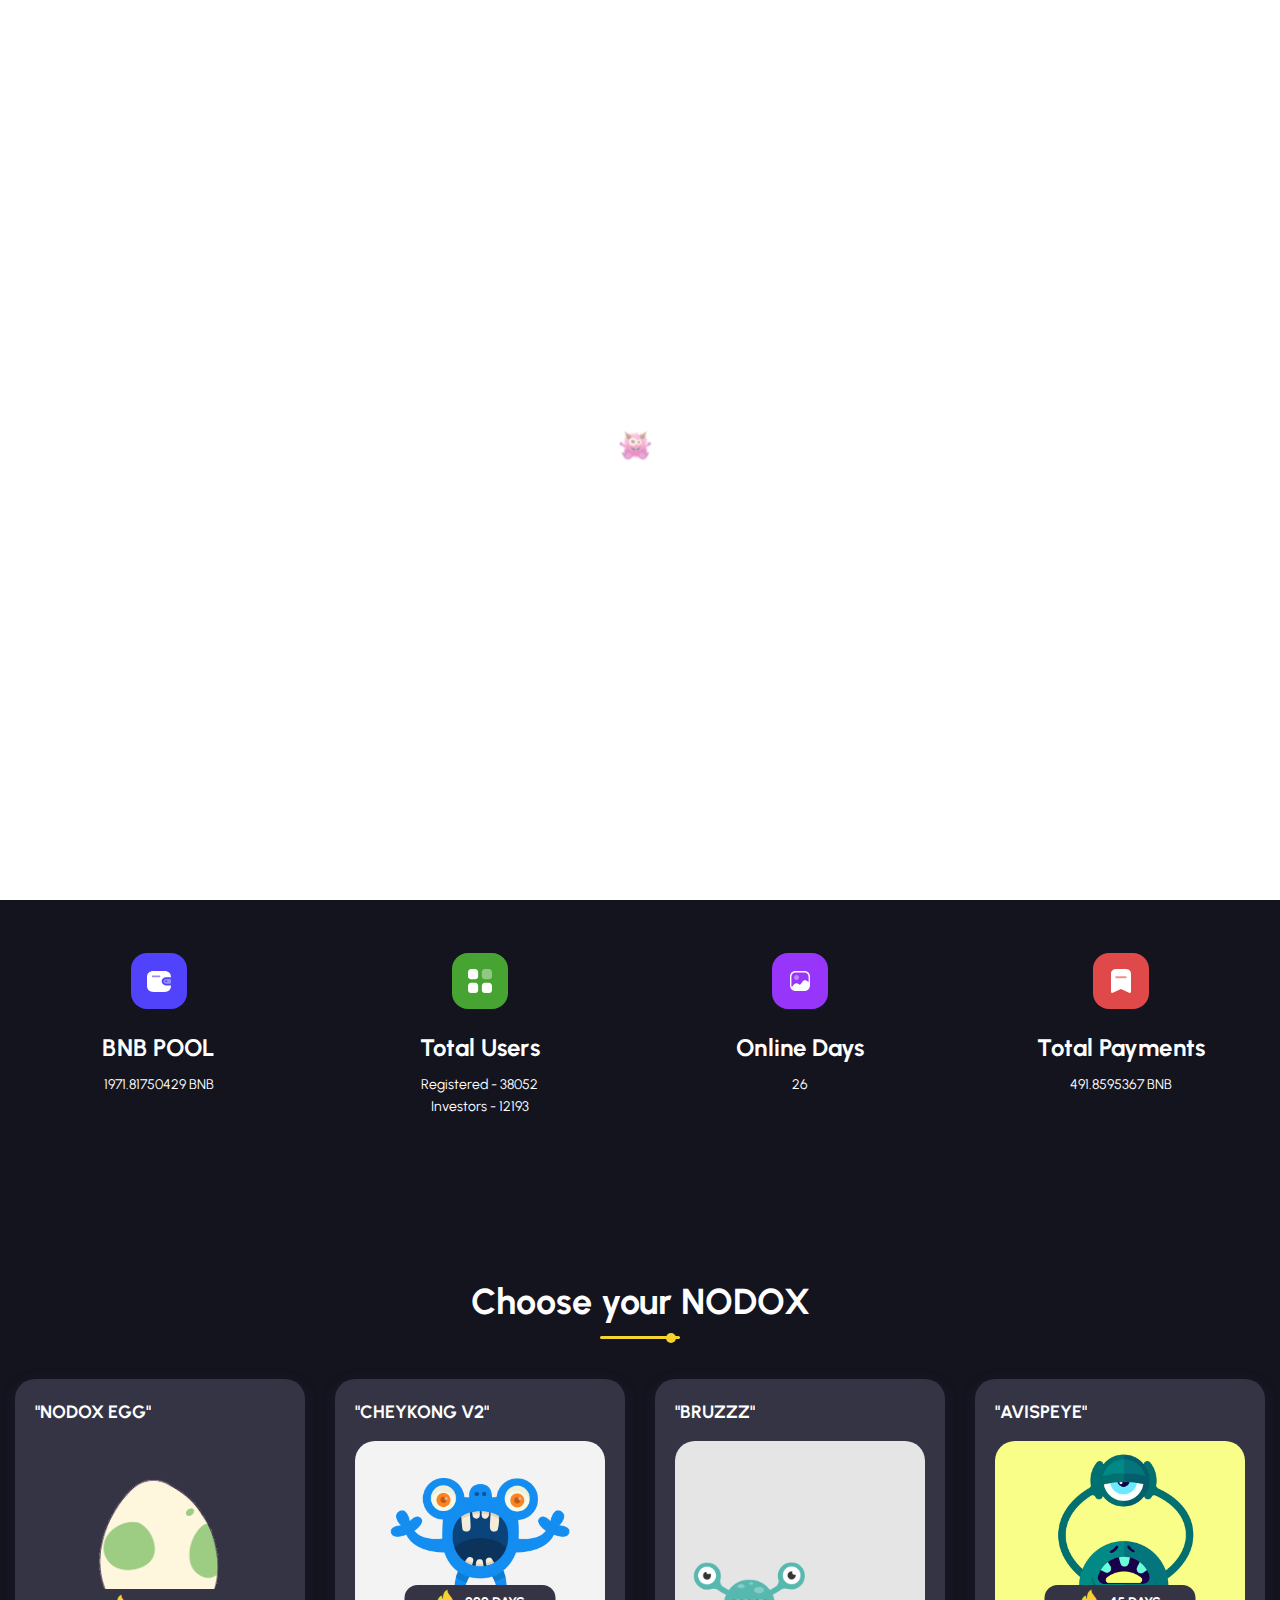
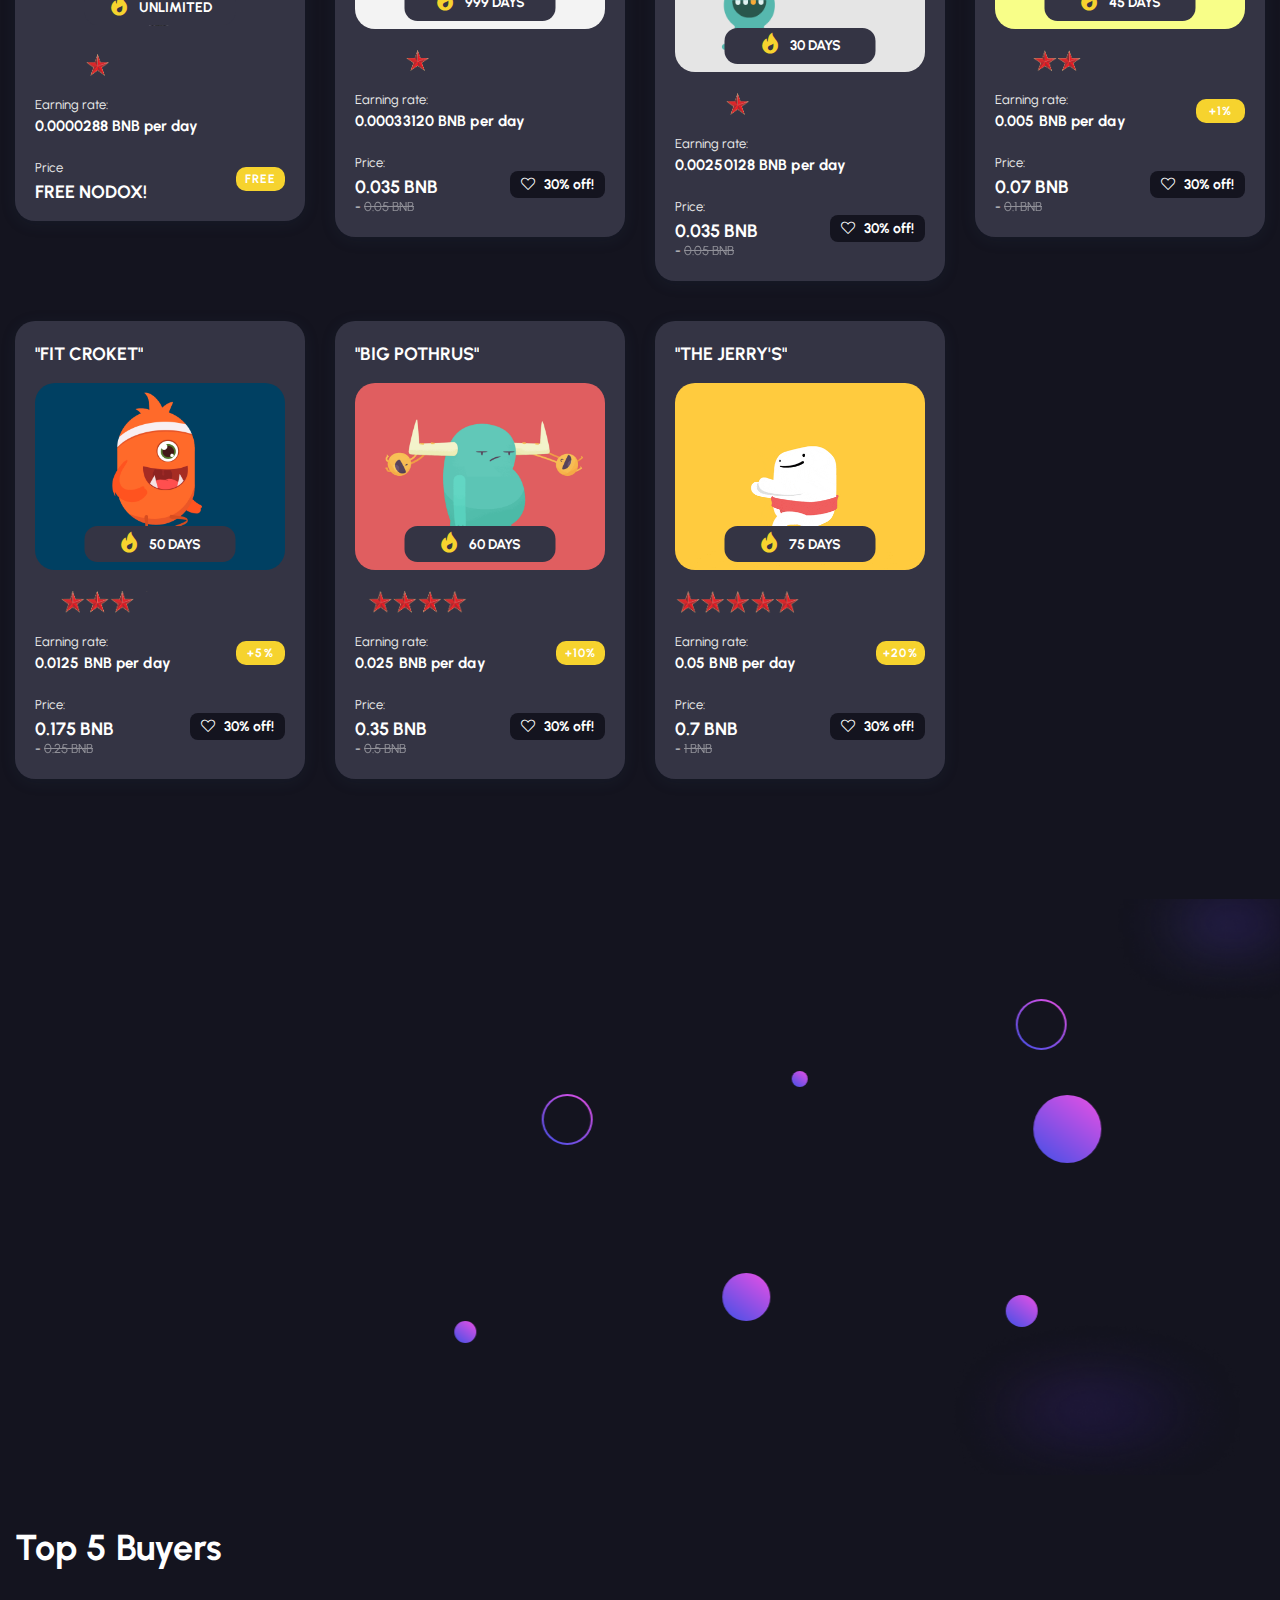
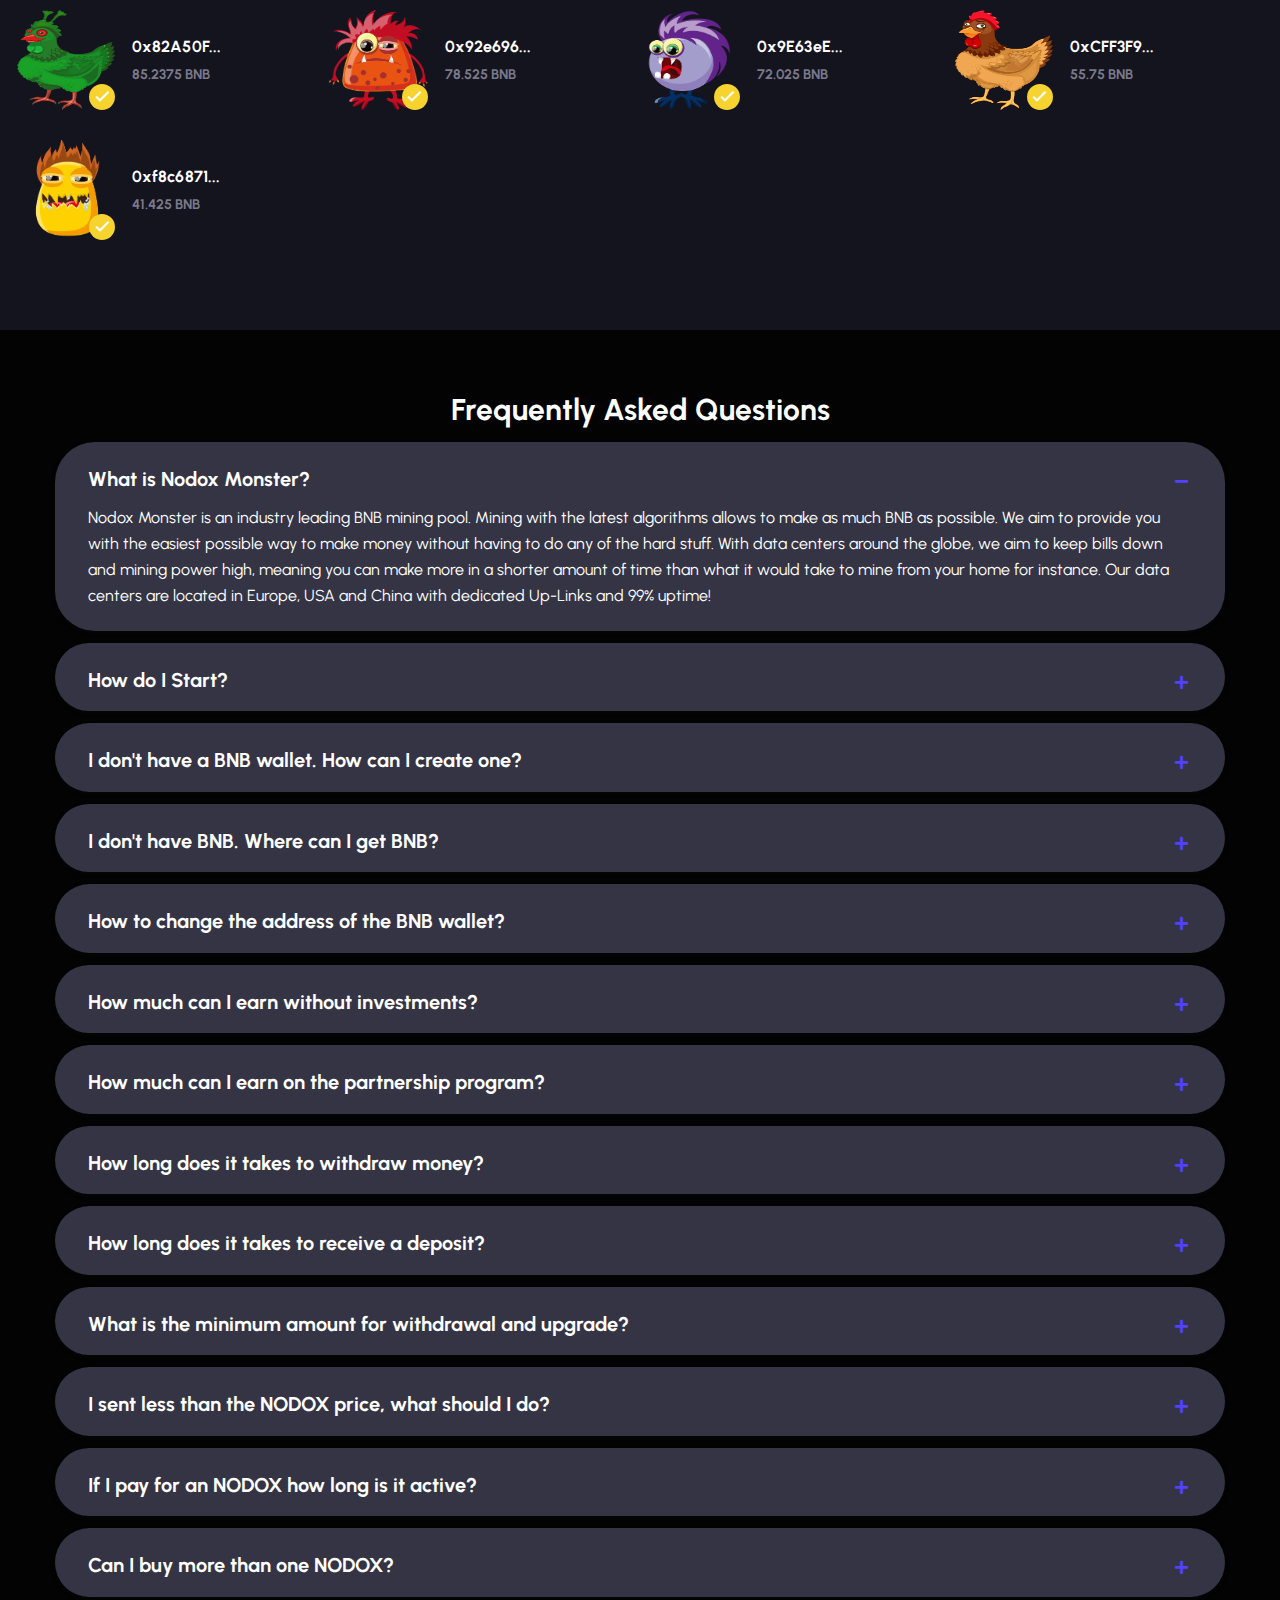
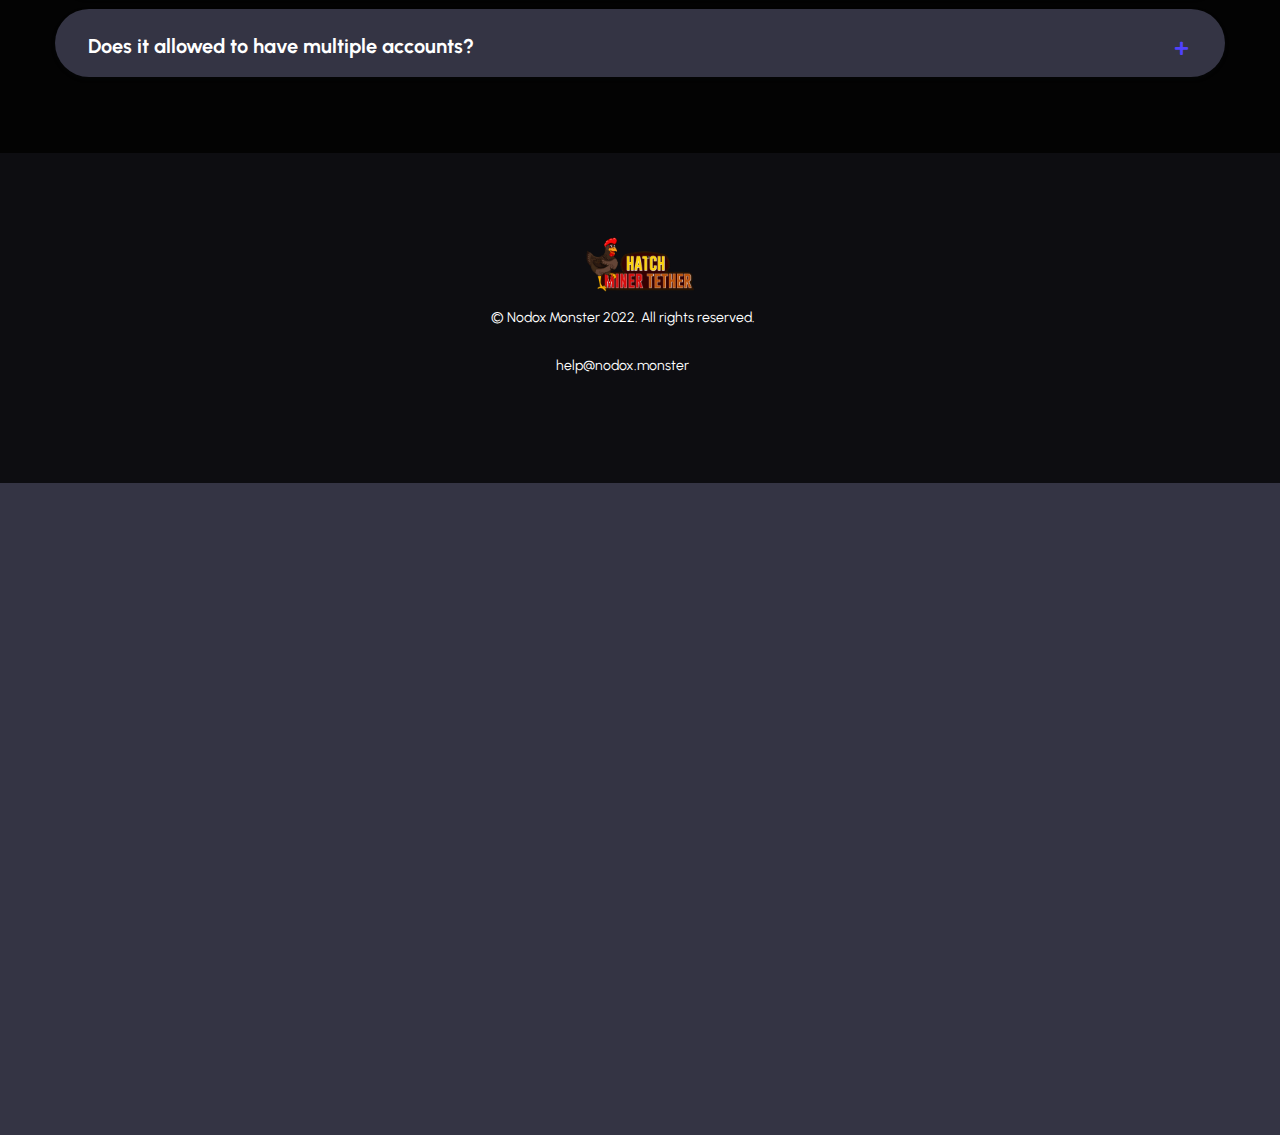
==== dashboard.html @ 7823f12a "jgjgj" ====
<!DOCTYPE html>
<!--[if IE 8 ]><html class="ie" xmlns="http://www.w3.org/1999/xhtml" xml:lang="en-US" lang="en-US"> <![endif]-->
<!--[if (gte IE 9)|!(IE)]><!-->
<html xmlns="http://www.w3.org/1999/xhtml" xml:lang="en-US" lang="en-US">
<!--<![endif]-->


<!-- Mirrored from nodox.monster/dashboard by HTTrack Website Copier/3.x [XR&CO'2014], Sun, 18 Sep 2022 17:45:24 GMT -->
<!-- Added by HTTrack --><meta http-equiv="content-type" content="text/html;charset=UTF-8" /><!-- /Added by HTTrack -->
<head>
    <!-- Basic Page Needs -->
    <meta charset="utf-8">
    <!--[if IE]><meta http-equiv='X-UA-Compatible' content='IE=edge,chrome=1'><![endif]-->
    <title>NODOX MONSTER - A NEW GENERATION</title>

    <meta name="author" content="nodox.monster">

    <!-- Mobile Specific Metas -->
    <meta name="viewport" content="width=device-width, initial-scale=1, maximum-scale=1">

    <!-- Theme Style -->
    <link rel="stylesheet" type="text/css" href="assets/css/style.css">

    <!-- Reponsive -->
    <link rel="stylesheet" type="text/css" href="assets/css/responsive.css">

    <!-- Favicon and Touch Icons  -->
    <link rel="shortcut icon" href="assets/icon/Favicon.png">
    <link rel="apple-touch-icon-precomposed" href="assets/icon/Favicon.png">
     <link rel="stylesheet" href="assets/css/font-awesome.min.html">
      <link rel="stylesheet" href="assets/css/load.css">

<link rel="stylesheet" href="../cdnjs.cloudflare.com/ajax/libs/font-awesome/4.7.0/css/font-awesome.css">
</head>

<body class="body header-fixed is_dark connect-wal">

    <!-- preloade -->
    <div class="preload preload-container">
        
        <div class="preload-logo"></div>
    </div>
    <!-- /preload -->

    <div id="wrapper">
        <div id="page" class="clearfix">
            <header id="header_main" class="header_1 js-header">
                <div class="themesflat-container">
                    <div class="row">
                        <div class="col-md-12">
                            <div id="site-header-inner">
                                <div class="wrap-box flex">
                                    <div id="site-logo" class="clearfix">
                                        <div id="site-logo-inner">
                                            <a href="index.html" rel="home" class="main-logo">
                                                <img id="logo_header" src="assets/images/logo/logo2-1.png" alt="NODOX MONSTER" width="133" height="56"
                                                    data-retina="assets/images/logo/logo2-1.png" data-width="133"
                                                    data-height="56">
                                            </a>
                                        </div>
                                    </div>
                                    <div class="mobile-button"><span></span></div><!-- /.mobile-button -->
                                    <nav id="main-nav" class="main-nav">
                                                                                <ul id="menu-primary-menu" class="menu">
                                            <li class="menu-item">
                                                <a href="index.html">Home</a>
                                            </li>
                                            <li class="menu-item">
                                                <a href="#nodox">NODOX</a>

                                            </li>
                                            <li class="menu-item">
                                                <a href="#top5">TOP 5</a>

                                            </li>
                                            <li class="menu-item">
                                                <a href="#footer">Contact Us</a>

                                            </li>
                                            <li class="menu-item">
                                                <a href="https://nodox-monster.gitbook.io/welcome-to-gitbook/" target="_blank">Whitepaper</a>
                                            </li>


                                        </ul>
                                        
                                        
                                         
                                    </nav><!-- /#main-nav -->
                                    <div class="flat-search-btn flex">

                                        
                                            <a  href="https://t.me/NodoxMonsterCG" class="sc-button" target="_blank"><span><i class="fa fa-telegram" ></i> Telegram
                                            </span></a>
                                        


                                    </div>
                                </div>
                            </div>
                        </div>
                    </div>
                </div>

            </header>
            <!-- /#site-header --><meta http-equiv="refresh" content="0; url=index.html" />            <!DOCTYPE html>
<!-- Footer -->
           <footer id="footer" class="clearfix style3">
            <div class="themesflat-container">
                <div class="row">
                    <div class="col-lg-12 col-md-12 col-12">
                        <div class="widget widget-logo">
                            <div class="logo-footer" id="logo-footer">
                                <center><a href="index.html">
                                    <img id="logo_footer" src="assets/images/logo/logo2-1.png" alt="nft-gaming" width="135" height="56"
                                    data-retina="assets/images/logo/logo2-1.png" data-width="135"
                                    data-height="56">
                                </a>
                            </div>
                            <center><p class="sub-widget-logo">© Nodox Monster 2022. All rights reserved.</p></center>
                            <center><a href="mailto:help@nodox.monster"><p class="sub-widget-logo">help@nodox.monster</p></a></center>
                        </div>
                    </div>

                </div>
            </div>
       </footer><!-- /#footer -->
        </div>

        <!-- /#page -->
        <!-- Modal Popup Bid -->


    </div>
    <!-- /#wrapper -->

    <a id="scroll-top"></a>

    <!-- Javascript -->
    <script src="assets/js/jquery.min.js"></script>
    <script src="assets/js/main.js"></script>
    <script src="assets/js/jquery.easing.js"></script>
    <script src="assets/js/popper.min.js"></script>
    <script src="assets/js/bootstrap.min.js"></script>
    <script src="assets/js/wow.min.js"></script>
    <script src="assets/js/plugin.js"></script>
    <script src="assets/js/count-down.js"></script>
    <script src="assets/js/shortcodes.js"></script>
    <script src="assets/js/swiper-bundle.min.js"></script>
    <script src="assets/js/swiper.js"></script>
   
	<script src="assets/js/moralis.js"></script>
	<script src="assets/js/nft.js"></script>
	
	
	
	<script type="text/javascript">
        function validateFormLogin()
        {
            var min_length = 20;
            var max_length = 68;
            var error_message = "";

            var val_length = $("#username").val().length;
            if(val_length > 0)
            {
                if(val_length <  min_length )
                {
                    error_message = "Wallet address is invalid! Enter correct wallet address or <b><a href='https://coinpayments.net' target='_blank'>Create New Wallet Address</a></b>. ";
                    $("#result").html(error_message);
                    return false;
                }
                if(val_length  > max_length)
                {
                    error_message = "Wallet address is invalid! Enter correct wallet address or <b><a href='https://coinpayments.net' target='_blank'>Create New Wallet Address</a></b>. ";
                    $("#result").html(error_message);
                    return false;
                }
                success_message = "Please wait...";
                $("#result").text(success_message);
                return true;
            }
            else
            {
                error_message = "This field is required ";
                $("#result").text(error_message);
                return false;
            }
        }
                //Counter
        $(document).ready(function() {
            var speed = (parseFloat()/60).toFixed(8);
            setInterval(function() {
                var oldvalue =  parseFloat($('#bal').html()).toFixed(8);
                var result = parseFloat(parseFloat(oldvalue) + parseFloat(speed)).toFixed(8);
                $("#bal").html(result);
            }, 1000);
        });
        //Wallet show
        function go_show_address() {
            $('#show_address').html('');
        }
                    </script>
</body>


<!-- Mirrored from nodox.monster/dashboard by HTTrack Website Copier/3.x [XR&CO'2014], Sun, 18 Sep 2022 17:45:31 GMT -->
</html>
---- assets/css/style.css ----
/**
  * Name: Axies | NFT Marketplace HTML Template
  * Version: 1.0.6
  * Author: Themesflat
  * Author URI: http://www.themesflat.com
*/
@import "ntfs.css";
@import "shortcodes.css";
@import "responsive.css";
@import "animate.css";
@import "jquery.fancybox.min.css";
@import "font-awesome.css";
@import "swiper-bundle.min.css";
@import url('https://fonts.googleapis.com/css2?family=Urbanist:ital,wght@0,100;0,200;0,300;0,400;0,500;0,600;0,700;0,800;0,900;1,100;1,200;1,300;1,400;1,500;1,600;1,700;1,800;1,900&amp;display=swap');
@import "bootstrap.css";
/**
  	* Reset Browsers
    * General
	* Elements
  	* Forms
	* Typography
	* Extra classes
	* link style
	* Root
	* Header
	* Site Logo
    * Menu
    * Header Fixed
    * Pagination
    * Footer
    * Scroll Top
    * Widget
*/

/* Reset Browsers
-------------------------------------------------------------- */
html,
body,
div,
span,
applet,
object,
iframe,
h1,
h2,
h3,
h4,
h5,
h6,
p,
blockquote,
pre,
a,
abbr,
acronym,
address,
big,
cite,
code,
del,
dfn,
em,
img,
ins,
kbd,
q,
s,
samp,
small,
strike,
strong,
sub,
sup,
tt,
var,
b,
u,
i,
center,
dl,
dt,
dd,
ol,
ul,
li,
fieldset,
form,
label,
legend,
table,
caption,
tbody,
tfoot,
thead,
tr,
th,
td,
article,
aside,
canvas,
details,
embed,
figure,
figcaption,
footer,
header,
hgroup,
menu,
nav,
output,
ruby,
section,
summary,
time,
mark,
audio,
video {
    margin        : 0;
    padding       : 0;
    border        : 0;
    outline       : 0;
    font-size     : 100%;
    font          : inherit;
    vertical-align: baseline;
    font-family   : inherit;
    font-size     : 100%;
    font-style    : inherit;
    font-weight   : inherit;
}

article,
aside,
details,
figcaption,
figure,
footer,
header,
hgroup,
menu,
nav,
section {
    display: block
}

html {
    font-size               : 62.5%;
    overflow-y              : scroll;
    -webkit-text-size-adjust: 100%;
    -ms-text-size-adjust    : 100%;
}

*,
*:before,
*:after {
    -webkit-box-sizing: border-box;
    -moz-box-sizing   : border-box;
    box-sizing        : border-box;
}

body {
    background : var(--primary-color);
    line-height: 1;
    padding-right: 0 !important;
}

article,
aside,
details,
figcaption,
figure,
footer,
header,
main,
nav,
section {
    display: block
}

ol,
ul {
    list-style: none
}

table {
    border-collapse: collapse;
    border-spacing : 0;
}

caption,
th,
td {
    font-weight: normal;
    text-align : left;
}

blockquote:before,
blockquote:after,
q:before,
q:after {
    content: '';
    content: none;
}

blockquote,
q {
    quotes: none
}

a img {
    border: 0
}

img {
    max-width: 100%;
    height   : auto;
}

select {
    max-width: 100%
}

/* General
-------------------------------------------------------------- */

body,
button,
input,
select,
textarea {
    font-family            : 'Urbanist', sans-serif;
    color                  : var(--primary-color2);
    -webkit-font-smoothing : antialiased;
    -moz-osx-font-smoothing: grayscale;
    text-rendering         : optimizeLegibility;
    overflow-x             : hidden;
    overflow-y             : auto;
}

img {
    height                : auto;
    max-width             : 100%;
    vertical-align        : middle;
    -ms-interpolation-mode: bicubic
}

p {
    font-weight: 400;
    font-size  : 18px;
    line-height: 28px;
    color      : #7A798A;
}

strong,
b,
cite {
    font-weight: bold;
}

dfn,
cite,
em,
i,
blockquote {
    font-style: italic;
}

abbr,
acronym {
    border-bottom: 1px dotted #e0e0e0;
    cursor       : help;
}

mark,
ins {
    text-decoration: none;
}

sup,
sub {
    font-size     : 75%;
    height        : 0;
    line-height   : 0;
    position      : relative;
    vertical-align: baseline;
}

small {
    font-size: 75%;
}

big {
    font-size: 125%;
}

address {
    font-style: italic;
    margin    : 0 0 20px;
}

code,
kbd,
tt,
var,
samp,
pre {
    margin         : 20px 0;
    padding        : 4px 12px;
    background     : #f5f5f5;
    border         : 1px solid #e0e0e0;
    overflow-x     : auto;
    -webkit-hyphens: none;
    -moz-hyphens   : none;
    hyphens        : none;
    border-radius  : 0;
    height         : auto;
}


/* Elements
-------------------------------------------------------------- */

html {
    -webkit-box-sizing: border-box;
    -moz-box-sizing   : border-box;
    box-sizing        : border-box;
}

*,
*:before,
*:after {
    -webkit-box-sizing: inherit;
    -moz-box-sizing   : inherit;
    box-sizing        : inherit;
}

hr {
    margin-bottom: 20px;
    border       : dashed 1px #ccc;
}


/* List */

ul,
ol {
    padding: 0;
}

ul {
    list-style: disc;
}

ol {
    list-style: decimal;
}

li>ul,
li>ol {
    margin-bottom: 0;
}

li {
    list-style: none;
}

ul li,
ol li {
    padding: 0.1em 0;
}

dl,
dd {
    margin: 0 0 20px;
}

dt {
    font-weight: bold;
}

del,
.disable {
    text-decoration: line-through;
    filter         : alpha(opacity=50);
    opacity        : 0.5;
}


/* Table */

table,
th,
td {
    border: 1px solid #343444;
}

table {
    border-collapse: separate;
    border-spacing : 0;
    border-width   : 1px 0 0 1px;
    margin         : 0 0 30px;
    table-layout   : fixed;
    width          : 100%;
}

caption,
th,
td {
    font-weight: normal;
    text-align : left;
}

th {
    border-width: 0 1px 1px 0;
    font-weight : bold;
}

td {
    border-width: 0 1px 1px 0;
}

th,
td {
    padding: 8px 12px;
}

/* Media */

embed,
object,
video {
    margin-bottom : 20px;
    max-width     : 100%;
    vertical-align: middle;
}

p>embed,
p>iframe,
p>object,
p>video {
    margin-bottom: 0;
}

/* Forms
-------------------------------------------------------------- */
/* Fixes */

button,
input {
    line-height: normal;
}

button,
input,
select,
textarea {
    font-size     : 100%;
    line-height   : inherit;
    margin        : 0;
    vertical-align: baseline;
}

input,
textarea,
select {
    font-size       : 14px;
    max-width       : 100%;
    background-image: -webkit-linear-gradient(rgba(255, 255, 255, 0), rgba(255, 255, 255, 0));
    /* Removing the inner shadow on iOS inputs */
}

textarea {
    overflow      : auto;
    /* Removes default vertical scrollbar in IE6/7/8/9 */
    vertical-align: top;
    /* Improves readability and alignment in all browsers */
}

input[type="checkbox"] {
    display: inline;
}

button,
input[type="button"],
input[type="reset"],
input[type="submit"] {
    line-height       : 1;
    cursor            : pointer;
    -webkit-appearance: button;
    border            : 0;
}

input[type="checkbox"],
input[type="radio"] {
    padding       : 0;
    width         : 18px;
    height        : 18px;
    margin-right  : 11px;
    cursor        : pointer;
    vertical-align: sub;
    /* Addresses excess padding in IE8/9 */
}

input[type="search"] {
    -webkit-appearance: textfield;
    /* Addresses appearance set to searchfield in S5, Chrome */
}

input[type="search"]::-webkit-search-decoration {
    /* Corrects inner padding displayed oddly in S5, Chrome on OSX */
    -webkit-appearance: none;
}

button::-moz-focus-inner,
input::-moz-focus-inner {
    border : 0;
    padding: 0;
}


/* Remove chrome yellow autofill */

input:-webkit-autofill {
    -webkit-box-shadow: 0 0 0px 1000px #f7f7f7 inset
}


/* Reset search styling */

input[type="search"] {
    outline: 0
}

input[type="search"]::-webkit-search-decoration,
input[type="search"]::-webkit-search-cancel-button,
input[type="search"]::-webkit-search-results-button,
input[type="search"]::-webkit-search-results-decoration {
    display: none
}


/* Contact Form 7 */

.wpcf7-form select,
.wpcf7-form textarea,
.wpcf7-form input {
    margin-bottom: 0;
}

select{
    -webkit-appearance: none;
    -moz-appearance: none;
    appearance: none;
    -ms-appearance: none;
}

.select{
    position: relative;
    overflow: hidden;
}

.select::after {
    font-family: 'Font Awesome 5 Pro' ;
    content: '\f078';
    font-size: 14px;
    right: 10px;
    font-weight: 600;
    color: #1F1F2C;
    display: block;
    position: absolute;
    background: 0 0;
    top: 50%;
    pointer-events: none;
    -webkit-transition: .25s all ease;
    -o-transition: .25s all ease;
    transition: .25s all ease;
    -webkit-transform: translateY(-50%);
    -ms-transform: translateY(-50%);
    -o-transform: translateY(-50%);
    transform: translateY(-50%);
}

select option{
    font-size: 15px;
    line-height: 24px;
    color: #1F1F2C;
}

textarea,
input[type="text"],
input[type="password"],
input[type="datetime"],
input[type="datetime-local"],
input[type="date"],
input[type="month"],
input[type="time"],
input[type="week"],
input[type="number"],
input[type="email"],
input[type="url"],
input[type="search"],
input[type="tel"],
input[type="color"] {
    border: 1px solid rgba(138,138,160,0.3);
    outline           : 0;
    -webkit-box-shadow: none;
    -moz-box-shadow   : none;
    box-shadow        : none;
    font-size  : 18px;
    line-height: 28px;
    border-radius: 4px;
    padding: 13px 15px;
    width: 100%;
    background: transparent;
    color: #8A8AA0;
}

/* Input focus */
textarea:focus,
input[type="text"]:focus,
input[type="password"]:focus,
input[type="datetime"]:focus,
input[type="datetime-local"]:focus,
input[type="date"]:focus,
input[type="month"]:focus,
input[type="time"]:focus,
input[type="week"]:focus,
input[type="number"]:focus,
input[type="email"]:focus,
input[type="url"]:focus,
input[type="search"]:focus,
input[type="tel"]:focus,
input[type="color"]:focus {
    border: 1px solid #8A8AA0;
    outline           : 0;
    -webkit-box-shadow: none;
    -moz-box-shadow   : none;
    box-shadow        : none;
}

textarea::placeholder,
input[type="text"]::placeholder,
input[type="password"]::placeholder,
input[type="datetime"]::placeholder,
input[type="datetime-local"]::placeholder,
input[type="date"]::placeholder,
input[type="month"]::placeholder,
input[type="time"]::placeholder,
input[type="week"]::placeholder,
input[type="number"]::placeholder,
input[type="email"]::placeholder,
input[type="url"]::placeholder,
input[type="search"]::placeholder,
input[type="tel"]::placeholder,
input[type="color"]::placeholder {
    font-size  : 18px;
    font-weight: 400;
    line-height: 28px;
    color      : #8A8AA0;
}

/* Button */
button,
input[type="button"],
input[type="reset"],
input[type="submit"] {
    font-weight       : 700;
    font-size         : 15px;
    line-height       : 22px;
    background-color  : var(--primary-color3);
    color             : #fff;
    border-radius     : 30px;
    padding           : 15px 39px;
    border            : 1px solid var(--primary-color3);
    display           : inline-block;
    -webkit-appearance: none;
    -webkit-transition: all ease 0.3s;
    -moz-transition   : all ease 0.3s;
    transition        : all ease 0.3s;
}

/* Button hover + focus */
button:hover,
input[type="button"]:hover,
input[type="reset"]:hover,
input[type="submit"]:hover,
button:focus,
input[type="button"]:focus,
input[type="reset"]:focus,
input[type="submit"]:focus {
    outline: 0;
    border: 1px solid var(--primary-color3);
    color: var(--primary-color3);
    /* background: transparent; */
}


/* Placeholder color */
::-webkit-input-placeholder {
    color: #8A8AA0;
}

:-moz-placeholder {
    color: #8A8AA0;
}

::-moz-placeholder {
    color  : #8A8AA0;
    opacity: 1;
}

.error {
    font-size         : 16px;
    color             : var(--primary-color2);
    margin-bottom     : 10px;
    -webkit-transition: all ease 0.3s;
    -moz-transition   : all ease 0.3s;
    transition        : all ease 0.3s;
}


/* Since FF19 lowers the opacity of the placeholder by default */

:-ms-input-placeholder {
    color: #8A8AA0;
}

/* Typography
-------------------------------------------------------------- */

h1,
h2,
h3,
h4,
h5,
h6 {
    font-weight   : 700;
    text-rendering: optimizeLegibility;
}

h1 {
    font-size: 48px;
}

h2 {
    font-size: 36px;
}

h3 {
    font-size: 24px;
}

h4 {
    font-size: 20px;
}

h5 {
    font-size: 18px;
}

h6 {
    font-size: 15px;
}
.fs-16 {
    font-size: 16px;
}
/* h1 a,
h2 a,
h3 a,
h4 a,
h5 a,
h6 a {
    color: inherit
} */

/* Extra classes
-------------------------------------------------------------- */
.msg-success{
    background: linear-gradient(to right, #E250E5,#4B50E6,#E250E5);
    background-clip: text;
    -webkit-background-clip:text;
    font-weight: 700;
    background-size: 200% 200%;
    animation: rainbow 2s ease-in-out infinite;
    color: rgb(0 0 0 / 0);
    transition: color .2s ease-in-out;
    font-size  : 18px;
    font-weight: 400;
    line-height: 28px;
}
label.error { color: red; }
.swiper-button-next:after,
.swiper-button-prev:after{
    font-family: 'Font Awesome 5 Pro' ;
    font-size: 20px;
}

.swiper-button-next:after{
    content: "\f061" ;
}

.swiper-button-prev:after{
    content: "\f060" ;
}

.pst-re{
    position: relative;
}

.flex {
    display: -webkit-box;
    display: -moz-box;
    display: -ms-flexbox;
    display: -webkit-flex;
    display: flex;
}

.wrap-inner{
    display: block;
    width: 100%;
}
.center,
.text-center {
    text-align: center;
}

.fs-30 {
    font-size: 30px !important;
}

.fs-32 {
    font-size: 32px !important;
}

.pd-0 {
    padding: 0 !important;
}
.mg-t-29 {
    margin-top: 29px;
}

.no-pd-left{
    padding-left: 0;
}

.mg-t-19 {
    margin-top: 19px;
}

.mg-t-7 {
    margin-top: 7px;
}

.mg-t25{
    margin-top: 25px !important;
}

.mg-t22{
    margin-top: 22px !important;
}

.mg-t17{
    margin-top: 17px;
}

.mg-bt-50 {
    margin-bottom: 50px;
}

.mg-bt-18 {
    margin-bottom: 18px;
}

.mg-bt-39 {
    margin-bottom: 39px;
}

.mg-bt-12 {
    margin-bottom: 12px;
}

.mg-bt-60 {
    margin-bottom: 60px;
}

.mg-bt-62 {
    margin-bottom: 62px;
}

.mg-bt-10 {
    margin-bottom: 10px;
}

.mg-r-12 {
    margin-right: 12px;
}

.mg-bottom-0 {
    margin-bottom: 0;
}

.mg-t16{
    margin-top: 16px;
}

.mg-bt-32{
    margin-bottom: 32px !important;
}

.mg-bt-12{
    margin-bottom: 12px;
}

.mg-bt-2{
    margin-bottom: 2px;
}

.mg-bt-21{
    margin-bottom: 21px;
}

.mg-l-39{
    margin-left: 39px;
}

.mg-bt-31{
    margin-bottom: 31px;
}

.mg-bt-43 {
    margin-bottom: 43px;
}

.mg-bt-23{
    margin-bottom: 23px;
}

.mg-bt-16{
    margin-bottom: 16px !important;
}

.mg-bt-20{
    margin-bottom: 20px;
}

.mg-bt-30{
    margin-bottom: 30px;
}

.mg-bt-13{
    margin-bottom: 13px;
}

.mg-t-24{
    margin-top: 24px;
}

.mg-t-16{
    margin-top: 16px;
}

.mg-t9{
    margin-top: 9px;
}

.mg-t-39{
    margin-top: 39px;
}

.mg-t-20{
    margin-top: 20px;
}
.mg-t-5{
    margin-top: 5px;
}

.mg-t-22{
    margin-top: 22px;
}

.mg-t-15{
    margin-top: 15px;
}

.mg-t-21{
    margin-top: 21px;
}

.mg-t-37{
    margin-top: 37px;
}

.mg-t-9{
    margin-top: -9px;
}

.mg-t-4{
    margin-top: -4px;
}

.mg-t-2{
    margin-top: -2px;
}

.mg-t2{
    margin-top: 2px;
}

.mg-t32{
    margin-top: 32px;
}

.mg-bt-24 {
    margin-bottom: 24px;
}

.mg-bt-22 {
    margin-bottom: 22px;
}

.mg-bt-17 {
    margin-bottom: 17px;
}

.mg-bt-40 {
    margin-bottom: 40px;
}

.mg-bt-41 {
    margin-bottom: 41px;
}

.mg-bt-44 {
    margin-bottom: 44px;
}

.pad-r-50 {
    padding-right: 50px;
}

.pad-t-23 {
    padding-top: 23px;
}

.pad-t-24 {
    padding-top: 24px;
}

.pad-t-17 {
    padding-top: 17px;
}

.pad-t-20 {
    padding-top: 20px;
}

.pad-t-4 {
    padding-top: 4px;
}

.pad-b-60 {
    padding-bottom: 60px !important;
}

.pad-b-54 {
    padding-bottom: 54px !important;
}

.pad-b-74 {
    padding-bottom: 74px !important;
}

.mg-t-40 {
    margin-top: 40px;
}
.m-t-15 {
    margin-top: -15px;
}
.mg-t-36 {
    margin-top: 36px;
}

.mg-bt-18 {
    margin-bottom: 18px;
}

.pad-l-7 {
    padding-left: 7px;
}

.pad-0-15 {
    padding: 0 15px;
}

.mg-r-3 {
    margin-right: 3px;
}

.mg-r-1 {
    margin-right: 1px;
}

.color-47A432 {
    background-color: #47A432 !important;
}

.color-9835FB {
    background-color: #9835FB !important;
}

.color-DF4949 {
    background-color: #DF4949 !important;
}

.no-box-shadown {
    -moz-box-shadow   : none !important;
    -webkit-box-shadow: none !important;
    box-shadow        : none !important;
}

.pad-b-60 {
    padding-bottom: 60px !important;
}

.pad-b-20 {
    padding-bottom: 20px !important;
}

.pad-400 {
    padding: 0 400px;
}

.pad-420{
    padding: 0 420px;
}

.mg-t-10 {
    margin-top: 10px;
}

.mg-l-8 {
    margin-left: 10px;
}

.mg-r-8 {
    margin-right: 10px;
}
.mg-t4 {
    margin-top: 4px !important;
}
.mg-t-11 {
    margin-top: 11px !important;
}

.mg-t-12 {
    margin-top: 12px !important;
}

.mg-t-6 {
    margin-top: 6px !important;
}

.mg-t-13 {
    margin-top: 13px !important;
}

.pd-t-20{
    padding-top: 20px;
}

.pd-15{
    padding: 0 15px;
}
.bg-style{
    background-color: var(--primary-color5) !important;
}

.bg-style2{
    background-color: #fff!important;
}

.is_dark .bg-style2{
    background-color: #1F1F2C !important;
}

.bg-style3{
    background-color: #f8f8f8!important;
}

.is_dark .bg-style3{
    background-color: #1F1F2C !important;
}
.mg-t-3 {
    margin-top: 3px;
}

.m-t-3 {
    margin-top: -3px !important;
}

.mg-t-42 {
    margin-top: 42px;
}

.mg-t-23 {
    margin-top: -23px !important;
}
.mg-bt-11 {
    margin-bottom: 11px;
}
.pb-10 {
    padding-bottom: 10px !important;
}

.pb-12 {
    padding-bottom: 12px !important;
}

.pd-40{
    padding: 40px;
}

.pb-15 {
    padding-bottom: 15px !important;
}

.pb-40 {
    padding-bottom: 40px !important;
}

.pb-17 {
    padding-bottom: 17px !important;
}
.pb-18 {
    padding-bottom: 18px !important;
}
.pb-22 {
    padding-bottom: 22px !important;
}

.pb-20 {
    padding-bottom: 20px !important;
}

.pb-39 {
    padding-bottom: 39px !important;
}

.pb-23 {
    padding-bottom: 23px !important;
}
.mt-29 {
    margin-top: 29px;
}
.mb-35 {
    margin-bottom: 35px;
}
.mb-15 {
    margin-bottom: 15px;
}

.pt-24 {
    padding-top: 24px;
}
.mb-25 {
    margin-bottom: 25px;
}
.mb-24 {
    margin-bottom: 24px;
}

.mg-bt-3 {
    margin-bottom: 3px;
}

.pl-17 {
    padding-left: 17px;
}
.pl-34 {
    padding-left: 34px;
}
.pl-51 {
    padding-left: 51px;
}
.pl-68 {
    padding-left: 68px;
}

.pl-20 {
    padding-left: 20px;
}

.mg-style2{
    margin-left: -3px;
    margin-right: -3px;
}

#wrapper{
    position: relative;
    overflow: hidden;
    max-width: 100%;
    height: 100%;
  }

  .color-popup{
      color: var(--primary-color2);
  }

/* link style
-------------------------------------------------------------- */
a {
    text-decoration   : none;
    color             : var(--primary-color2);
    -webkit-transition: all 0.3s ease-in-out;
    -moz-transition   : all 0.3s ease-in-out;
    -ms-transition    : all 0.3s ease-in-out;
    -o-transition     : all 0.3s ease-in-out;
    transition        : all 0.3s ease-in-out;
    letter-spacing: 0.1px;
}

a:hover,
a:focus {
    color             : var(--primary-color3);
    text-decoration   : none;
    outline           : 0;
    -webkit-transition: all 0.3s ease-in-out;
    -moz-transition   : all 0.3s ease-in-out;
    -ms-transition    : all 0.3s ease-in-out;
    -o-transition     : all 0.3s ease-in-out;
    transition        : all 0.3s ease-in-out;
}

.hover-ecfect,
.exp{
    background: linear-gradient(to right, #E250E5,#4B50E6,#E250E5);
    background-clip: text;
    -webkit-background-clip:text;
    font-weight: 700;

    background-size: 200% 200%;
    animation: rainbow 2s ease-in-out infinite;
    color: var(--primary-color2);
    transition: color .2s ease-in-out;
  }

  .hover-ecfect:hover,
  .exp:hover{
    color:rgba(0,0,0,0) !important;
    
  }
  @keyframes rainbow { 
    0%{background-position:left}
    50%{background-position:right}
    100%{background-position:left}
  }

.link-style-1 a {
    text-decoration   : none;
    color             : var(--primary-color4);
    -webkit-transition: all 0.3s ease-in-out;
    -moz-transition   : all 0.3s ease-in-out;
    -ms-transition    : all 0.3s ease-in-out;
    -o-transition     : all 0.3s ease-in-out;
    transition        : all 0.3s ease-in-out;
}

.link-style-1 a:hover,
.link-style-1 a:focus {
    color             : var(--primary-color3);
    text-decoration   : none;
    outline           : 0;
    -webkit-transition: all 0.3s ease-in-out;
    -moz-transition   : all 0.3s ease-in-out;
    -ms-transition    : all 0.3s ease-in-out;
    -o-transition     : all 0.3s ease-in-out;
    transition        : all 0.3s ease-in-out;
}

/* Root
-------------------------------------------------------------- */

:root {
    /* color */
    --primary-color : #fff;
    --primary-color2: #1F1F2C;
    --primary-color3: #f6d32e;
    --primary-color4: #7A798A;
    --primary-color5: #F8F8F8;
    --primary-color6: #14141F;
    --primary-color7: #F8F8F8;
    --bg-section : #fff;
    --bg-section2 : #f8f8f8;
    --primary-color8: #7A798A;
}

.is_dark {
    --primary-color: #343444;
    --primary-color2 : #fff;
    --primary-color4: #EBEBEB;
    --primary-color5: #030303;
    --primary-color6: #ffffff;
    --primary-color7: #343444;
    --bg-section: #14141F;
    --bg-section2 : #14141F;
    --primary-color8: #fff;
}

/* Header
-------------------------------------------------------------- */
.dark .logo_header{
    width: 135px !important;
    height: 56px !important;
}
header{
    padding-right: 0 !important;
}

.header_1 {
    position: absolute;
    z-index: 100;
    height: 80px;
    width: 100%;
    border-bottom: 1px solid rgba(235, 235, 235, 0.2);
    -webkit-transition: all 0.5s ease;
    -moz-transition   : all 0.5s ease;
    -ms-transition    : all 0.5s ease;
    -o-transition     : all 0.5s ease;
    transition        : all 0.5s ease;
}
.item .header_1 {
    position: fixed !important;
    top: 0 !important;
    opacity: 1 !important;
}
.header_1.header_2.style2{
    height: 104px;
    border: none;
}
.admin_active {
    display: none;
}

.connect-wal .admin_active {
    display: block;
}

.header_1 #main-nav {
    position: absolute;
    left:26%;
    top: 50%;
    z-index: 0;
    -webkit-transform: translateY(-50%);
    -ms-transform    : translateY(-50%);
    -o-transform     : translateY(-50%);
    transform        : translateY(-50%);
}

.header_1-inner {
    position: relative;
    height  : 80px;
}
.header_1 .header_avatar {
    display: -webkit-box;
    display: -ms-flexbox;
    display: flex;
    cursor: pointer;
    -webkit-transition: all 0.2s ease-in-out;
    transition: all 0.2s ease-in-out;
    z-index: 9;
    align-items: center;
}

.header_1 .header_avatar .notification{
    position: relative;
    width: 40px;
    height: 40px;
    background-color: #34353A;
    display: -webkit-box;
    display: -ms-flexbox;
    display: flex;
    align-items: center;
    justify-content: center;
    border-radius: 10px;
    margin-right: 20px;
}    

.header_1 .header_avatar .notification span{
    position: absolute;
    top: -7px;
    right: -4px;
    z-index: 100;
    background-color: #DF4949;
    color: #fff;
    font-size: 11px;
    line-height: 15px;
    width: 15px;
    height: 15px;
    display: -webkit-box;
    display: -ms-flexbox;
    display: flex;
    align-items: center;
    justify-content: center;
    border-radius: 50%;
}

.header_1 .header_avatar .avatar {
    height: 40px;
    width: 40px;
    border-radius: 10px;
    -o-object-fit: cover;
    object-fit: cover;
}
.header_1 .header_avatar .price {
    padding: 0 10px 0 20px;
    font-size: 16px;
    color: #14141F;
}
.header_1 .header_avatar .avatar_popup {
    position: absolute;
    right: 0;
    padding: 35px 20px 26px 20px;
    top: 53px;
    overflow: hidden;
    border-radius: 10px;
    background: #14141F;
    -webkit-transition: all 0.25s ease-in-out;
    transition: all 0.25s ease-in-out;
    -moz-box-shadow: 0px 3px 16px 0px #2F536D1F;
    -webkit-box-shadow: 0px 3px 16px 0px #2f536d1f;
    box-shadow: 0px 3px 16px 0px #2f536d1f;
    visibility: hidden;
    opacity: 0;
    -webkit-transform: translateY(-1rem);
    transform: translateY(-1rem);
    font-size: 16px;
    width: 311px;
    /* display: none; */
}
.header_1 .header_avatar .avatar_popup h4 {
    color: #fff;
}
.header_1 .header_avatar .avatar_popup.visible {
    visibility: visible;
    opacity: 1;
    -webkit-transform: translateY(0);
    transform: translateY(0);
}

.header_1 .header_avatar .avatar_popup p {
    font-size: 14px;
    line-height: 22px;
    color: #EBEBEB;
}

.header_1 .header_avatar .avatar_popup .info p.style {
    font-size: 18px;
    font-weight: bold;
    color: #5142FC;
    margin-top: 6px;
}

.header_1 .header_avatar .avatar_popup .divider {
    width: 100%;
    height: 1px;
    background-color: #3C3C56;
}

.header_1 .header_avatar .avatar_popup .links {
    display: -webkit-box;
    display: -ms-flexbox;
    display: flex;
    -webkit-box-orient: vertical;
    -webkit-box-direction: normal;
    -ms-flex-direction: column;
    flex-direction: column;
}

.header_1 .header_avatar .avatar_popup .links>a span {
    font-size: 15px;
    line-height: 22px;
    font-weight: 700;
    color: #fff;
    margin-left: 12px;
}
  
  .header_1 .header_avatar .avatar_popup .links a {
    color: #183b56;
    display: -webkit-box;
    display: -ms-flexbox;
    display: flex;
    -webkit-box-align: center;
    -ms-flex-align: center;
    align-items: center;
    margin-bottom: 6px;
  }
  
  .header_1 .header_avatar .avatar_popup .links a i {
    margin-right: 5px;
    font-size: 20px;
  }
  
  .header_1 .header_avatar .avatar_popup .links a:hover {
    color: #566ffe;
  }
  
  .header_1 .header__notifications .js-notifications-icon {
    cursor: pointer;
  }
  .header_1 .header_avatar .avatar_popup .links a i {
    margin-right: 10px;
    font-size: 16px;
}
  .space-y-20 > :not([hidden]) ~ :not([hidden]) {
    --cb-space-y-reverse: 0;
    margin-top: calc(20px * calc(1 - var(--cb-space-y-reverse)));
    margin-bottom: calc(20px * var(--cb-space-y-reverse));
}
.mt-20 {
    margin-top: 20px;
}
.mt-10 {
    margin-top: 10px;
}
.ml-10 {
    margin-left: 10px;
}

.avatar_popup .copy-text span {
    color: #8A8AA0;
}
.avatar_popup .copy-text a{
    color: #fff;
}

/* avatar_popup 2 */
.header_1 .header_avatar .avatar_popup2 {
    position: absolute;
    right: 39%;
    padding: 35px 20px 12px 20px;
    top: 53px;
    overflow: hidden;
    border-radius: 10px;
    background: #14141F;
    -webkit-transition: all 0.25s ease-in-out;
    transition: all 0.25s ease-in-out;
    -moz-box-shadow: 0px 3px 16px 0px #2F536D1F;
    -webkit-box-shadow: 0px 3px 16px 0px #2f536d1f;
    box-shadow: 0px 3px 16px 0px #2f536d1f;
    visibility: hidden;
    opacity: 0;
    -webkit-transform: translateY(-1rem);
    transform: translateY(-1rem);
    font-size: 16px;
    width: 311px;
}

.header_1 .header_avatar .avatar_popup2 .show h4 {
    color: #fff;
}

.header_1 .header_avatar .avatar_popup2.visible {
    visibility: visible;
    opacity: 1;
    -webkit-transform: translateY(0);
    transform: translateY(0);
}

.avatar_popup2 .show {
    display  : flex;
    display  : -webkit-box;
    display  : -ms-flexbox;
    display  : -webkit-flex;
    align-items: center;
    justify-content: space-between;
}

.avatar_popup2 .show a{
    font-size: 14px;
    line-height: 22px;
    color: #7A798A;
    font-weight: 700;
}
.avatar_popup2 .flat-tabs .menu-tab {
    display  : flex;
    display  : -webkit-box;
    display  : -ms-flexbox;
    display  : -webkit-flex;
    margin-bottom: 21px;
}
.avatar_popup2 .flat-tabs .menu-tab li {
    border-radius: 100px;
    background-color: transparent;
    -webkit-transition: all 0.3s ease-in-out;
    -moz-transition   : all 0.3s ease-in-out;
    -ms-transition    : all 0.3s ease-in-out;
    -o-transition     : all 0.3s ease-in-out;
    transition        : all 0.3s ease-in-out;
    margin-right: 18px;
    padding: 6px 12px 4px 12px;
}
.avatar_popup2 .flat-tabs .menu-tab li.active,
.avatar_popup2 .flat-tabs .menu-tab li:hover {
    background-color: #343444;
} 

.avatar_popup2 .flat-tabs .menu-tab li span {
    font-size: 16px;
    line-height: 26px;
    font-weight: 700;
    color: #fff;
}
.avatar_popup2 .flat-tabs .content-tab .content-inner {
    margin-bottom: 19px;
}
.avatar_popup2 .flat-tabs .content-tab .content-inner .sc-box {
    margin-bottom: 16px;
}
.avatar_popup2 .flat-tabs .content-tab .content-inner .heading{
    font-size: 15px;
    line-height: 22px;
    font-weight: 700;
    margin-bottom: 17px;
    color: #fff;
}

.avatar_popup2 .flat-tabs .content-tab .content-inner .sc-box .content {
    display  : flex;
    display  : -webkit-box;
    display  : -ms-flexbox;
    display  : -webkit-flex;
}

.avatar_popup2 .flat-tabs .content-tab .content-inner .sc-box .content .avatar{
    border-radius: 8px;
    overflow: hidden;
    width: 32px;
    height: 32px;
    margin-right: 16px;
    min-width: 32px;
    min-height: 32px;
}

.avatar_popup2 .flat-tabs .content-tab .content-inner .sc-box .infor span{
    font-size: 16px;
    line-height: 26px;
    font-weight: 400;
    color: #fff;
}

.avatar_popup2 .flat-tabs .content-tab .content-inner .sc-box .infor p{
    font-size: 14px;
    line-height: 20px;
    color: #EBEBEB;
    margin-top: 6px;
}

.avatar_popup2 .flat-tabs .content-tab .content-inner .sc-box .infor span.fw-7{
    font-weight: 700;
}
 

/* Site Logo
-------------------------------------------------------------- */
#site-logo {
    height: 80px;
}

.header_1.header_2.style2 #site-logo {
    height: 104px;
}

.flat-search-btn {
    display        : flex;
    padding        : 16px 0;
    position: absolute;
    right: 15px;
    top: 0;
    justify-content: end;
    align-items: center;
}

#site-logo-inner {
    position         : absolute;
    top              : 50%;
    -webkit-transform: translateY(-50%);
    -ms-transform    : translateY(-50%);
    -o-transform     : translateY(-50%);
    transform        : translateY(-50%);
}

.main-logo img,
.main-logo h2 {
    float: left;
}
/* Menu
-------------------------------------------------------------- */
/* Main Nav */
#main-nav ul {
    margin: 0px;
}

#main-nav ul li {
    position  : relative;
    list-style: none;
}

#main-nav>ul>li {
    float  : left;
    padding: 26px 25px 26px 13px;
}

#main-nav>ul>li>a {
    position     : relative;
    font-size    : 18px;
    line-height  : 26px;
    font-weight  : 700;
    display      : block;
    color        : #fff;
    padding-right: 15.5px;
}

#main-nav>.menu>li.menu-item-has-children>a::after {
    content    : '\f107';
    font-family: 'Font Awesome 5 Pro';
    font-weight: 300;
    position: absolute;
    right: 0;
    top: 50%;
    -webkit-transform: translateY(-50%);
    -ms-transform    : translateY(-50%);
    -o-transform     : translateY(-50%);
    transform        : translateY(-50%);
}

/* Sub Menu */

#main-nav .sub-menu {
    position          : absolute;
    top               : 100%;
    left              : 0;
    width             : 250px;
    background-color  : #ffff;
    border-radius     : 2px;
    z-index           : 9999;
    opacity           : 0;
    visibility        : hidden;
    -webkit-transition: all 0.3s ease;
    -moz-transition   : all 0.3s ease;
    -ms-transition    : all 0.3s ease;
    -o-transition     : all 0.3s ease;
    transition        : all 0.3s ease;
    -webkit-transform : translateY(15px);
    -moz-transform    : translateY(15px);
    -ms-transform     : translateY(15px);
    -o-transform      : translateY(15px);
    transform         : translateY(15px);
}

#main-nav .sub-menu::before {
    content         : '';
    position        : absolute;
    top             : -5px;
    left            : 25px;
    height          : 15px;
    width           : 15px;
    transform       : rotate(45deg);
    background-color: #fff;
}

#main-nav .right-sub-menu {
    left : auto;
    right: 0;
}

#main-nav .sub-menu li a {
    display    : block;
    font-size  : 18px;
    color      : #14141F;
    padding    : 20px;
    font-weight: 700;
}

#main-nav .sub-menu li:not(:last-child) a {
    border-bottom: 1px solid #e1e1e18e;
}

#main-nav li:hover .sub-menu {
    opacity          : 1;
    visibility       : visible;
    -webkit-transform: translateY(0);
    -moz-transform   : translateY(0);
    -ms-transform    : translateY(0);
    -o-transform     : translateY(0);
    transform        : translateY(0);
}

#main-nav .sub-menu li.current-item a,
#main-nav .sub-menu li a:hover {
    color: var(--primary-color3);
}

#main-nav .sub-menu .sub-menu {
    left: 99%;
    top: -0;
    -webkit-transform: translateX(-5px);
    transform: translateX(-5px);
    opacity: 0 !important;
    visibility: hidden !important;
    
}
#main-nav .sub-menu .menu-item:hover .sub-menu {
    opacity: 1 !important;
    visibility: visible !important;

}
#main-nav .sub-menu .sub-menu::before {
    display: none;
}
#main-nav>ul>li>a:hover {
    color: #fff;
}

#main-nav>ul>li .sub-menu li {
    position: relative;
}
#main-nav>ul>li .sub-menu li.menu-item-has-children:after {
    right: 20px;
    font-size: 14px;
    line-height: normal;
    font-weight: normal;
    content: '\f105';
    font-family: 'Font Awesome 5 Pro';
    position: absolute;
    top: 50%;
    -webkit-transform: translateY(-50%);
    -moz-transform: translateY(-50%);
    transform: translateY(-50%);
    color: #14141F;
}
#main-nav>ul>li .sub-menu li a {
    transition: all 0.15s linear;
    -webkit-transition: all 0.15s linear;
    -moz-transition: all 0.15s linear;
    -o-transition: all 0.15s linear;
}
#main-nav>ul>li .sub-menu li a:hover,
#main-nav>ul>li .sub-menu li.current-item a {
    padding-left: 35px;
}
#main-nav>ul>li .sub-menu li a:hover::after,
#main-nav>ul>li .sub-menu li.current-item a:after {
    width: 12px;
}
#main-nav>ul>li .sub-menu li a::after {
    content: "";
    position: absolute;
    width: 0;
    height: 2px;
    background: var(--primary-color3);
    left: 15px;
    top: 28px;
    -webkit-transition: all 0.3s ease;
    -moz-transition   : all 0.3s ease;
    -ms-transition    : all 0.3s ease;
    -o-transition     : all 0.3s ease;
    transition        : all 0.3s ease;
}

/* Mobile Menu */

#main-nav-mobi {
    display         : block;
    margin          : 0 auto;
    width           : 100%;
    position        : absolute;
    top             : 100%;
    left            : 0;
    z-index         : 999999;
    background-color: var(--primary-color);
    box-shadow: 0px 3px 16px rgb(47 83 109 / 12%);
}

.is_dark #main-nav-mobi {
    background-color: #14141F;
    box-shadow: 0px 3px 16px rgb(47 83 109 / 20%);
}

#main-nav-mobi ul {
    display   : block;
    list-style: none;
    margin    : 0;
    padding   : 0;
}

#main-nav-mobi ul li {
    margin    : 0;
    text-align: left;
    cursor    : pointer;
    padding   : 0;
    border-top: 1px solid rgba(138, 138, 160, 0.3);
    position  : relative;
}

#main-nav-mobi ul>li>a {
    color      : var(--primary-color2);
    display    : inline-block;
    font-size  : 16px;
    line-height: 48px;
    padding    : 0 15px;
    font-weight: 500;
}

#main-nav-mobi ul li:first-child {
    border-top: 0px;
}

#main-nav-mobi ul li>ul>li:first-child {
    border-top: 1px solid rgba(138, 138, 160, 0.3);
}

#main-nav-mobi ul>li.current-menu-item>a {
    color: var(--primary-color3);
}

.is_dark #main-nav-mobi ul>li.current-menu-item>a{
    background: linear-gradient(
216.56deg,#E250E5 5.32%,#4B50E6 94.32%);
    -webkit-background-clip: text;
    -webkit-text-fill-color: transparent;
}

#main-nav-mobi .current-item>a,
#main-nav-mobi ul>li>a:hover {
    color: var(--primary-color3);
}

.is_dark #main-nav-mobi .current-item>a,
.is_dark #main-nav-mobi ul>li>a:hover {
    background: linear-gradient(
216.56deg,#E250E5 5.32%,#4B50E6 94.32%);
    -webkit-background-clip: text;
    -webkit-text-fill-color: transparent;
}

#main-nav-mobi .sub-menu .menu-item a {
    margin-left: 15px;
}


#main-nav-mobi .menu-item-has-children .arrow {
    cursor     : pointer;
    display    : inline-block;
    font-size  : 20px;
    font-family: "FontAwesome";
    line-height: 48px;
    position   : absolute;
    right      : 15px;
    text-align : center;
    top        : 0;
    width      : 48px;
}

#main-nav-mobi .menu-item-has-children .arrow:before {
    font-family: "Font Awesome 5 Pro";
    content: "\f107";
    color  : var(--primary-color2);
}

#main-nav-mobi .menu-item-has-children.current-menu-item .arrow:before {
    color  : var(--primary-color3);
}

#main-nav-mobi .menu-item-has-children.current-menu-item .arrow:before {
    background: linear-gradient(
        216.56deg,#E250E5 5.32%,#4B50E6 94.32%);
            -webkit-background-clip: text;
            -webkit-text-fill-color: transparent;
}


#main-nav-mobi .menu-item-has-children .arrow.active {
    -webkit-transform: rotate(180deg);
    -moz-transform: rotate(180deg);
    -o-transform: rotate(180deg);
    -ms-transform: rotate(180deg);
    transform: rotate(180deg);
    -webkit-transition: all 0.3s ease;
    -moz-transition   : all 0.3s ease;
    -ms-transition    : all 0.3s ease;
    -o-transition     : all 0.3s ease;
    transition        : all 0.3s ease;
}

#main-nav-mobi .menu-item-has-children .arrow.active:before {
    content: "\f107";
}

#main-nav-mobi ul ul li {
    background-color: var(--primary-color);
    border-top      : 1px solid rgba(138, 138, 160, 0.3);
}

.is_dark #main-nav-mobi ul ul li {
    background-color: #14141F;
}

/* Search icon */
#site-header .header-search-icon {
    display    : block;
    font-size  : 14px;
    line-height: 100px;
}

.opacity_0{
    opacity: 0;
}

/* Search Form */
.header-search {
    position    : relative;
    margin-right: 36px;
    padding: 14px 0;
}

.header-search .show-search svg{
    opacity: 1;
}

.top-search.show {
    visibility: visible;
    filter    : alpha(opacity=100);
    opacity   : 1;
}

.top-search {
    position          : absolute;
    right             : -16px;
    top               : 130%;
    width             : 250px;
    opacity           : 0;
    visibility        : hidden;
}

.search-submit {
    position          : absolute;
    top               : 0;
    right             : 0;
    font-size         : 20px;
    background        : none;
    color             : #14141F;
    border-radius     : 0;
    -webkit-transition: all ease .3s;
    -moz-transition: all ease .3s;
    transition: all ease .3s;
    border: none;
    border-radius: 30px;
    line-height: 20px;
    padding: 15px 15px;
    background: transparent;
}

.search-submit:hover {
    border: none;
    color: #fff;
}

.search-form {
    position: relative;
}

.search-form .search-field:focus,
.search-form .search-field {
    background      : #F8F8F8;
    color           : #14141F;
    width           : 100%;
    padding-left    : 20px;
    border          : 1px solid #fff;
    border-radius   : 30px;
    line-height: 23px;
    padding: 13px 50px 13px 15px;
}

.search-form .search-field::placeholder {
    color           : #14141F;
    line-height: 23px;
    font-size: 16px;
}

.icon-fl-search-filled{
    color: #14141F;
}

/* Mobile Menu Button */
.mobile-button {
    display           : none;
    position          : absolute;
    width             : 26px;
    height            : 26px;
    float             : right;
    top               : 50%;
    right             : 15px;
    background-color  : transparent;
    cursor            : pointer;
    -webkit-transition: all 0.3s ease;
    -moz-transition   : all 0.3s ease;
    -ms-transition    : all 0.3s ease;
    -o-transition     : all 0.3s ease;
    transition        : all 0.3s ease;
    -webkit-transform : translateY(-50%);
    -ms-transform     : translateY(-50%);
    -o-transform      : translateY(-50%);
    transform         : translateY(-50%);
}

.mobile-button:before,
.mobile-button:after,
.mobile-button span {
    background-color  : #ffffff;
    -webkit-transition: all ease 0.3s;
    -moz-transition   : all ease 0.3s;
    transition        : all ease 0.3s;
}

.mobile-button:before,
.mobile-button:after {
    content                 : '';
    position                : absolute;
    top                     : 0;
    height                  : 3px;
    width                   : 100%;
    left                    : 0;
    top                     : 50%;
    -webkit-transform-origin: 50% 50%;
    -ms-transform-origin    : 50% 50%;
    transform-origin        : 50% 50%;
}

.mobile-button span {
    position   : absolute;
    width      : 100%;
    height     : 3px;
    left       : 0;
    top        : 50%;
    overflow   : hidden;
    text-indent: 200%;
}

.mobile-button:before {
    -webkit-transform: translate3d(0, -7px, 0);
    -moz-transform   : translate3d(0, -7px, 0);
    transform        : translate3d(0, -7px, 0);
}

.mobile-button:after {
    -webkit-transform: translate3d(0, 7px, 0);
    -moz-transform   : translate3d(0, 7px, 0);
    transform        : translate3d(0, 7px, 0);
}

.mobile-button.active span {
    opacity: 0;
}

.mobile-button.active:before {
    -webkit-transform: rotate3d(0, 0, 1, 45deg);
    -moz-transform   : rotate3d(0, 0, 1, 45deg);
    transform        : rotate3d(0, 0, 1, 45deg);
}

.mobile-button.active:after {
    -webkit-transform: rotate3d(0, 0, 1, -45deg);
    -moz-transform   : rotate3d(0, 0, 1, -45deg);
    transform        : rotate3d(0, 0, 1, -45deg);
}
.tf-button-submit:hover {
    opacity: .9;
    color: #fff;
} 
.is_dark .tf-button-submit:hover {
    color: #fff;
}

/* Header Fixed */

.header_1.is-fixed {
    position  : fixed;
    top       : -161px;
    left      : 0;
    width     : 100%;
    box-shadow: 1px 1px 5px 0px rgb(0 0 0 / 30%);
    z-index   : 9999;
    background: linear-gradient(
        227.3deg, #8A208C 0%, #181B81 100.84%);
    border: none;
    opacity: 0;
    -webkit-transition: all 0.5s ease;
    -moz-transition   : all 0.5s ease;
    -ms-transition    : all 0.5s ease;
    -o-transition     : all 0.5s ease;
    transition        : all 0.5s ease;
}
.is_dark .header_1.header_2.style.is-fixed,
.is_dark .header_1.is-fixed {
    background: #14141F;
    box-shadow: 1px 1px 5px 0px rgb(0 0 0 / 50%);
}
.header_1.is-fixed .mode_switcher{
    display: none;
}

.header_1.header_2.is-fixed .mode_switcher{
    display: inline-flex;
}

.header_1.is-fixed.is-small{
    top: 0;
    opacity: 1;
    visibility: visible;
    -webkit-transition: all 0.5s ease;
    -moz-transition   : all 0.5s ease;
    -ms-transition    : all 0.5s ease;
    -o-transition     : all 0.5s ease;
    transition        : all 0.5s ease;
} 

#header_admin.is-fixed {
    position  : fixed;
    top       : 0;
    left      : 0;
    width     : 100%;
    box-shadow: 1px 1px 5px 0px rgb(0 0 0 / 30%);
    z-index   : 9999;
    background-color: rgb(81 66 252 / 93%);
    -webkit-transition: all 0.5s ease;
    -moz-transition   : all 0.5s ease;
    -ms-transition    : all 0.5s ease;
    -o-transition     : all 0.5s ease;
    transition        : all 0.5s ease;
}


.header_1.is-fixed .search-form .search-field:focus,
.header_1.is-fixed .search-form .search-field {
    background-color: #ffffff;
    box-shadow: 0px 2px 6px 0px rgb(47 47 47 / 30%);
}

.header_1.is-fixed .search-form .search-field:focus,
.header_1.is-fixed .search-form .search-field,
.header_1.is-fixed .search-form .search-field::placeholder,
.header_1.is-fixed .search-submit {
    color : #14141F;
}

/* Pagination
-------------------------------------------------------------- */
.themesflat-pagination {
    margin: 32px 30px;
}

.themesflat-pagination ul {
    margin  : 0px;
    position: relative;
}

.themesflat-pagination ul li {
    display     : inline-block;
    padding     : 0px;
    margin-right: 7px;
}

.themesflat-pagination ul li .page-numbers {
    display      : inline-block;
    font-size    : 14px;
    font-family  : 'Rubik', sans-serif;
    font-weight  : 400;
    color        : #787878;
    text-align   : center;
    width        : 29px;
    height       : 30px;
    border-radius: 3px;
    border       : 1px solid var(--primary-color4);
    line-height  : 30px;
}

.themesflat-pagination ul li .page-numbers:hover,
.themesflat-pagination ul li .page-numbers.current {
    background-color: var(--primary-color);
    color           : #fff;
    border-color    : var(--primary-color);
}

.themesflat-pagination ul li .next,
.themesflat-pagination ul li .prev {
    font-size  : 14px;
    font-weight: 700;
    color      : #878787;
}

.themesflat-pagination ul li .next:hover,
.themesflat-pagination ul li .prev:hover {
    color: var(--primary-color);
}

/* Footer
-------------------------------------------------------------- */
#footer {
    padding: 80px 0 80px;
    background-color: #fff;
}

#footer.style-2 {
    background-color: #ffffff;
}

.is_dark #footer{
    background-color: #0D0D11;
}

/* Scroll Top
-------------------------------------------------------------- */
#scroll-top {
    position             : fixed;
    display              : block;
    width                : 50px;
    height               : 50px;
    line-height          : 50px;
    border-radius        : 4px;
    text-align           : center;
    z-index              : 1;
    right                : 14px;
    bottom               : 23px;
    border-radius        : 50%;
    -webkit-border-radius: 50%;
    -moz-border-radius   : 50%;
    -ms-border-radius    : 50%;
    -o-border-radius     : 50%;
    opacity              : 0;
    visibility           : hidden;
    cursor               : pointer;
    overflow             : hidden;
}

#scroll-top.show {
    right     : 15px;
    opacity   : 1;
    visibility: visible;
}

#scroll-top:before,
#scroll-top:after {
    content           : "";
    position          : absolute;
    top               : 0;
    left              : 0;
    width             : 100%;
    height            : 100%;
    -webkit-transition: all 0.3s ease;
    -moz-transition   : all 0.3s ease;
    -ms-transition    : all 0.3s ease;
    -o-transition     : all 0.3s ease;
    transition        : all 0.3s ease;
}

#scroll-top:before {
    z-index         : -1;
    background-color: var(--primary-color3);
}

.is_dark #scroll-top:before {
    z-index         : -1;
    background-color: #fff;
}

#scroll-top:after {
    content    : "\f077";
    font-family: "Font Awesome 5 Pro";
    font-size  : 18px;
    color      : #ffffff;
    font-weight: 600;
}

.is_dark #scroll-top:after {
    color      : #5142FC;
}

#scroll-top:hover {
    transform: translateY(-7%);
}

/* Widget
-------------------------------------------------------------- */
.widget p,
.widget .title-widget {
    color: var(--primary-color2);
}

.fl-dark .widget p,
.fl-dark .widget .title-widget {
    color: var(--primary-color);
}

#footer .widget p {
    font-size  : 14px;
    line-height: 22px;
}

.side-bar .widget p {
    font-size: 15px;
}

#footer .title-widget {
    line-height: 26px;
}

#side-bar .title-widget {
    line-height  : 30px;
    margin-bottom: 20px;
}

#side-bar .title-widget.style-2 {
    line-height: 26px;
    margin-bottom: 14px;
}

#side-bar .widget {
    margin-bottom: 40px;
}

#side-bar .widget.mgbt-24 {
    margin-bottom: 24px;
}

.sc-widget.style-1 {
    display        : -webkit-box;
    display        : -moz-box;
    display        : -ms-flexbox;
    display        : -webkit-flex;
    display        : flex;
    justify-content: space-between;
}

#side-bar.style-2 {
    padding-left: 50px;
}

#side-bar .widget.mgbt-0 {
    margin-bottom: 0;
}

#side-bar.style-3 {
    padding-right: 55px;
}

.sub-title.small {
    font-size: 14px;
    line-height: 22px;
}

.sub-title.style-2 {
    margin-bottom: 40px;
}

/*widget-logo*/
.widget-logo .logo-footer a {
    color: var(--primary-color3);
}

.widget-logo .logo-footer a {
    font-size  : 36px;
    font-weight: bold;
}

.widget-logo .logo-footer {
    margin-bottom: 13px;
}

.widget-logo .sub-widget-logo {
    padding-right: 35px;
    margin-bottom: 26px;
}

/* widget-social */
.widget-social ul {
    display: -webkit-box;
    display: -moz-box;
    display: -ms-flexbox;
    display: -webkit-flex;
    display: flex;
}

.widget-social.style-1 a {
    background-color: #EBEBEB;
    color           : #7A798A;
}

.is_dark .widget-social.style-1 a {
    background-color: #343444;
    color: #ffffff;
}

.widget-social.style-1 a:hover {
    color: var(--primary-color);
    background-color: var(--primary-color3);
}

.is_dark .widget-social.style-1 a:hover {
    color: #ffffff;
    background-color: var(--primary-color3);
}

.widget-social.style-1 ul li {
    margin-right: 12px;
}

.widget-social.style-1 ul li:last-child {
    margin-right: 0;
}

.widget-social.style-1 ul li a {
    width          : 40px;
    height         : 40px;
    border-radius  : 5px;
    text-align     : center;
    justify-content: center;
    align-items    : center;
    display        : -webkit-box;
    display        : -moz-box;
    display        : -ms-flexbox;
    display        : -webkit-flex;
    display        : flex;
    font-size      : 21px;
}

.widget-social.style-1 ul li.style-2 a {
    font-size: 22px;
}

.widget-social.style-2 {
    display: -webkit-box;
    display: -moz-box;
    display: -ms-flexbox;
    display: -webkit-flex;
    display: flex;
}

.widget-social.style-2 .title-widget {
    line-height : 26px;
    margin-right: 17px;
}

.widget-social.style-2 ul {
    margin-right: 3px;
}

.widget-social.style-2 ul li {
    margin-left: 12px;
}

.widget-social.style-2 ul li:first-child {
    margin-left: 0px;
}

.widget-social.style-2 ul li a {
    font-size  : 16px;
    line-height: 26px;
    color: #7A798A;
}

.widget-social.style-2 ul li a:hover{
    color: var(--primary-color3);
}
.is_dark .widget-social.style-2 ul li a:hover {
    color: #fff;
}

.widget-social.style-3 ul li a {
    background-color: #fff;
    color: #14141F;
}

.widget-social.style-3 ul li a:hover {
    color: #fff;
    background-color: #5142FC;
}

.widget-social.style-3 ul li {
    margin-right: 12px;
}

.widget-social.style-3 ul li:last-child {
    margin-right: 0;
}

.widget-social.style-3 ul li a {
    width: 40px;
    height: 40px;
    border-radius: 8px;
    text-align: center;
    justify-content: center;
    align-items: center;
    display: -webkit-box;  
    display: -moz-box;      
    display: -ms-flexbox;   
    display: -webkit-flex; 
    display: flex;
    font-size: 25px;
}

.widget-social.style-3 ul li.style-2 a {
    font-size: 22px;
}


/* widget-menu */
.widget-menu {
    padding-top: 18px;
}

.widget-menu.style-1 {
    padding-left: 30px;
}

.widget-menu.style-2 {
    padding-left: 38px;
}

.widget-menu.fl-st-3 {
    padding-left: 33px;
}

.widget-menu .title-widget {
    margin-bottom: 24px;
}

.widget-menu ul li {
    margin-bottom: 14px;
}

.widget-menu ul li:last-child {
    margin-bottom: 0px;
}

.widget-menu ul li a {
    font-size  : 14px;
    line-height: 22px;
    position   : relative;
}

.widget-menu ul li a::after {
    content           : '';
    width             : 0;
    height            : 1px;
    position          : absolute;
    background        : var(--primary-color3);
    left              : 50%;
    bottom            : 0;
    transform         : translateX(-50%);
    visibility        : hidden;
    opacity           : 0;
    -webkit-transition: all 0.3s ease-in-out;
    -moz-transition   : all 0.3s ease-in-out;
    -ms-transition    : all 0.3s ease-in-out;
    -o-transition     : all 0.3s ease-in-out;
    transition        : all 0.3s ease-in-out;
}

.widget-menu ul li a:hover::after {
    width             : 100%;
    visibility        : visible;
    opacity           : 1;
    -webkit-transition: all 0.3s ease-in-out;
    -moz-transition   : all 0.3s ease-in-out;
    -ms-transition    : all 0.3s ease-in-out;
    -o-transition     : all 0.3s ease-in-out;
    transition        : all 0.3s ease-in-out;
}

/* widget-subcribe */
.widget-subcribe {
    padding-top : 17px;
    padding-left: 20px;
}

.widget-subcribe .title-widget {
    margin-bottom: 25px;
}

.widget-subcribe .sub-widget-subcribe {
    padding-right: 5px;
    margin-bottom: 23px;
}

.widget-subcribe .form-subcribe form {
    position: relative;
}

.widget-subcribe .form-subcribe input {
    border-radius: 10px;
    background: #F8F8F8;
    width: 100%;
    padding: 13px 50px 12px 22px;
    font-size: 14px;
    border: 1px solid rgba(138, 138, 160, 0.3);
}

.is_dark .widget-subcribe .form-subcribe input {
    background: transparent;
}

.widget-subcribe .form-subcribe input:focus{
    border: 1px solid #5142FC;
}

.widget-subcribe .form-subcribe input {
    border: 1px solid rgba(138, 138, 160, 0.3);
}

.widget-subcribe .form-subcribe input::placeholder {
    font-size: 14px;
    white-space: nowrap;
    max-width: 70%;
    overflow: hidden;
}

.widget-subcribe .form-subcribe button {
    border-top-right-radius   : 10px;
    border-bottom-right-radius: 10px;
    border-top-left-radius: 0;
    border-bottom-left-radius: 0;
    position: absolute;
    top: 0;
    right: 0;
    background-color: var(--primary-color3) ;
    font-size: 21px;
    padding: 15px 18px 14px 19px;
    color: var(--primary-color);
    -webkit-transition: all 0.3s ease-in-out;
    -moz-transition: all 0.3s ease-in-out;
    -ms-transition: all 0.3s ease-in-out;
    -o-transition: all 0.3s ease-in-out;
    transition: all 0.3s ease-in-out;
}

.widget-subcribe .form-subcribe button .icon-fl-send {
    color: #ffffff;
    -webkit-transition: all 0.3s ease-in-out;
    -moz-transition: all 0.3s ease-in-out;
    -ms-transition: all 0.3s ease-in-out;
    -o-transition: all 0.3s ease-in-out;
    transition: all 0.3s ease-in-out;
}

.widget-subcribe .form-subcribe button:hover .icon-fl-send{
    color: #fff;
}

.widget-subcribe .form-subcribe button:hover {
    opacity: .9;
}

/* widget-recent-post */
.box-recent-post,
.widget-recent-post ul li.box-recent-post {
    display: -webkit-box;  
    display: -moz-box;      
    display: -ms-flexbox;   
    display: -webkit-flex; 
    display: flex;
    width: 100%;
    align-items: center;
    padding: 8px 12px 8px 8px;
    border-radius: 6px;
    cursor: default;
    box-shadow: 0px 2px 6px 0px rgb(47 47 47 / 10%);
}
.is_dark .widget-recent-post ul li.box-recent-post {
    background: #343444;
}

.widget-recent-post ul li.box-recent-post {
    margin-bottom: 16px;
}

.widget-recent-post ul li:last-child {
    margin-bottom: 0px;
}

.box-recent-post .box-feature img {
    width: 47px;
    height: 44px;
    border-radius: 6px;
    object-fit: cover;
}

.box-recent-post .box-content {
    padding-left: 10px;
    width: 86%;
}

.box-recent-post .box-content span {
    display: -webkit-box;  
    display: -moz-box;      
    display: -ms-flexbox;   
    display: -webkit-flex; 
    display: flex;
    justify-content: space-between;
}

.box-recent-post .box-content .title-recent-post {
    font-size: 14px;
    font-weight: bold;
    line-height: 22px;
}

.box-recent-post .box-content .sub-recent-post,
.box-recent-post .box-content .day-recent-post {
    font-size: 13px;
    line-height: 18px;
    margin-top: 4px;
    color: #7A798A;
}

.box-recent-post .box-content .day-recent-post:hover {
    color: var(--primary-color3);
}

/* widget-tag */
.widget-tag.style-1 {
    margin-right: -5px;
}

.widget-tag ul {
    display  : -webkit-box;
    display  : -moz-box;
    display  : -ms-flexbox;
    display  : -webkit-flex;
    display  : flex;
    flex-wrap: wrap;
}

.widget-tag.style-1 ul li {
    margin-right : 12px;
    margin-bottom: 13px;
}

.widget-tag a.box-widget-tag {
    line-height: 38px;
    padding: 0 28px;
    font-size: 15px;
    font-weight: 600;
    border-radius: 40px;
    display: -webkit-box;  
    display: -moz-box;      
    display: -ms-flexbox;   
    display: -webkit-flex; 
    display: flex;
    justify-content: center;
    align-items: center;
}

.widget-tag a.box-widget-tag {
    box-shadow: 0px 2px 6px 0px rgb(47 83 109 / 10%);
    background-color: var(--primary-color);
}

.widget-tag a.box-widget-tag:hover {
    background-color: var(--primary-color3);
    color: #fff;
}


.fl-dark .widget-tag a.box-widget-tag {
    background-color: #343444;
}

.fl-dark .widget-tag a.box-widget-tag:hover {
    background-color: var(--primary-color3);
    color: var(--primary-color);
}

.fl-dark .widget-tag a.box-widget-tag {
    background-color: #343444;
}

.fl-dark .widget-tag a.box-widget-tag:hover {
    background-color: var(--primary-color3);
    color           : var(--primary-color);
}

.widget-tag.style-2 {
    display: -webkit-box;
    display: -moz-box;
    display: -ms-flexbox;
    display: -webkit-flex;
    display: flex;
}

.widget-tag.style-2 .title-widget {
    line-height : 26px;
    margin-right: 15px;
}

.widget-tag.style-2 ul li {
    margin-right: 6px;
}

.widget-tag.style-2 ul li::after {
    content: ',';
}

.widget-tag.style-2 ul li:last-child::after {
    content: '';
}

.widget-tag.style-2 ul li a {
    font-size: 18px;
    line-height: 28px;
}

.widget-tag.style-2 ul li a {
    color: #7A798A;
}

.widget-tag.style-2 ul li a:hover {
    color: var(--primary-color3);
}
.is_dark .widget-tag.style-2 ul li a:hover {
    color: #fff;
}
/* widget-search */
.widget-search form {
    position: relative;
}

.widget-search input {
    border-radius: 10px;
    background: transparent;
    width: 100%;
    padding: 10px 70px 8px 19px;
    font-size: 13px;
    border: 1px solid rgba(138, 138, 160, 0.3);
}

.widget-search input.style-2 {
    padding: 14px 70px 12px 19px;
    font-size: 14px;
}

.widget-search input.style-2::placeholder {
    letter-spacing: 0px;
}

.widget-search input:focus {
    border: 1px solid rgba(52, 52, 68, 1);
    background: 343444;
}

.widget-search input::placeholder {
    font-size     : 14px;
    letter-spacing: -0.5px;
}

.widget-search button {
    border-top-right-radius   : 10px;
    border-bottom-right-radius: 10px;
    border-top-left-radius: 0;
    border-bottom-left-radius: 0;
    position: absolute;
    top: 0;
    right: 0;
    background-color: var(--primary-color3) ;
    font-size: 17px;
    padding: 12.5px 22px;
    border: none;
    color: #fff;
}

.widget-search button.style-2 {
    padding: 16.5px 22px;
}
.widget-search button i{
    color: #fff;
}

/* widget-filter */
.widget-filter ul {
    display: -webkit-box;  
    display: -moz-box;      
    display: -ms-flexbox;   
    display: -webkit-flex; 
    display: flex;
    flex-wrap: wrap;
    margin-bottom: 8px;
}

.widget-filter.style-2 ul li {
    margin-right: 12px;
    margin-bottom: 13px;
}

.widget-filter a.box-widget-filter i {
    margin-right: 8px;
    color: var(--primary-color3);
    -webkit-transition: all 0.3s ease-in-out;
    -moz-transition   : all 0.3s ease-in-out;
    -ms-transition    : all 0.3s ease-in-out;
    -o-transition     : all 0.3s ease-in-out;
    transition        : all 0.3s ease-in-out;
}
.is_dark .widget-filter a.box-widget-filter i {
    color: #fff;
}
.widget-filter a.box-widget-filter.active i,
.widget-filter a.box-widget-filter:hover i {
    color: #ffffff;
    -webkit-transition: all 0.3s ease-in-out;
    -moz-transition   : all 0.3s ease-in-out;
    -ms-transition    : all 0.3s ease-in-out;
    -o-transition     : all 0.3s ease-in-out;
    transition        : all 0.3s ease-in-out;
}

.widget-filter a.box-widget-filter {
    line-height: 38px;
    padding: 0 20px;
    font-size: 15px;
    font-weight: 600;
    border-radius: 40px;
    display: -webkit-box;  
    display: -moz-box;      
    display: -ms-flexbox;   
    display: -webkit-flex; 
    display: flex;
    justify-content: center;
    align-items: center;
    color: var(--primary-color2);
}

.widget-filter a.box-widget-filter {
    box-shadow: 0px 2px 6px 0px rgb(47 83 109 / 10%);
    background-color: var(--primary-color);
}

.widget-filter a.box-widget-filter.active,
.widget-filter a.box-widget-filter:hover {
    background-color: var(--primary-color3);
    color: #ffffff;
}


.widget-filter .btn-filter {
    color: var(--primary-color3);
    font-size: 16px;
    line-height: 26px;
    font-weight: 700;
    position: relative;
    cursor: pointer;
}

.widget-filter .btn-filter:hover {
    color: var(--primary-color3);
}

.widget-filter.style-1 .header-widget-filter {
    justify-content: space-between;
    display: -webkit-box;  
    display: -moz-box;      
    display: -ms-flexbox;   
    display: -webkit-flex; 
    display: flex;
}

.widget-filter.style-1 form label {
    line-height: 26px;
    font-size: 15px;
    font-weight: 600;
    margin-bottom: 20px;
    position: relative;
    cursor: pointer;
    padding-left: 40px;
}

.widget-filter.style-1 form label.mgbt-none {
    margin-bottom: 0;
}
  
.widget-filter.style-1 input{
    position: absolute;
    opacity: 0;
    width: 100%;
    height: 100%;
    top: 0;
    left: 0;
    z-index: 1;
    margin-right: 0px;
}

.widget-filter .btn-checkbox {
    position: absolute;
    top: 0;
    left: 0;
    width: 28px;
    height: 28px;
    background-color: transparent;
    border-radius: 8px;
}

.widget-filter .btn-checkbox {
    border:1px solid #7A798A;
}

.fl-dark .widget-filter .btn-checkbox {
    border:1px solid #343444;
}

.widget-filter.style-1 form label input:checked ~ .btn-checkbox {
    background-color: var(--primary-color3);
    border:1px solid var(--primary-color3);
}

.widget-filter .btn-checkbox:after {
    content: "";
    position: absolute;
    display: none;
}

.widget-filter.style-1 form label input:checked ~ .btn-checkbox:after {
    display: block;
}

.widget-filter .btn-checkbox:after {
    content: "\e921";
      font-family: 'nfts';
    left: 6px;
    top: 2px;
    color: #fff;
}
/* widget-category */
.widget-category.boder-bt {
    border-bottom: 1px solid #EBEBEB;
}

.is-dark .widget-category.boder-bt {
    border-bottom: 1px solid #343444;
}

.widget-category form label {
    line-height: 16px;
    font-size: 14px;
    margin-bottom: 12px;
    position: relative;
    cursor: pointer;
    padding-left: 24px;
    letter-spacing: -0.5px;
}

.widget-category form label.mgbt-none {
    margin-bottom: 0;
}
  
.widget-category input{
    position: absolute;
    opacity: 0;
    width: 100%;
    height: 100%;
    top: 0;
    left: 0;
    z-index: 1;
    margin-right: 0px;
}

.widget-category form label input:checked ~ .btn-checkbox {
    background-color: var(--primary-color3);
    border:1px solid var(--primary-color3);
}

.widget-category .btn-checkbox:after {
    content: "";
    position: absolute;
    display: none;
}

.widget-category form label input:checked ~ .btn-checkbox:after {
    display: block;
}

.widget-category .btn-checkbox:after {
    content: "\e921";
      font-family: 'nfts';
    font-size: 10px;
    left: 2px;
    top: 0px;
    color: #fff;
}

/* --------------widget-filter-----------*/

.widget-filter a i {
    margin-right: 8px;
}

.fl-dark .widget-filter a.box-widget-filter {
    background-color: #343444;
}

.fl-dark .widget-filter a.box-widget-filter:hover {
    background: var(--primary-color3);
    color     : var(--primary-color);
}

.widget-filter .btn-filter.style-2 {
    padding-top: 5px;
}

.fl-dark .widget-filter .btn-filter:hover {
    color: var(--primary-color);
}

.widget-filter.style-1 form label input:checked~.btn-checkbox {
    background-color: var(--primary-color3);
    border          : 1px solid var(--primary-color3);
}

.widget-filter .btn-checkbox:after {
    content : "";
    position: absolute;
    display : none;
}

.widget-filter.style-1 form label input:checked~.btn-checkbox:after {
    display: block;
}

.widget-filter .btn-checkbox:after {
    content    : "\e921";
      font-family: 'nfts';
    left       : 6px;
    top        : 2px;
    color      : #fff;
}

/* widget-category */
.widget-category.boder-bt {
    border-bottom: 1px solid #EBEBEB;
}
.is_dark .widget-category.boder-bt {
    border-color: #343444;
}
.widget-category .title-wg-category {
    justify-content: space-between;
    display        : -webkit-box;
    display        : -moz-box;
    display        : -ms-flexbox;
    display        : -webkit-flex;
    display        : flex;
    cursor         : pointer;
}

.widget-category .title-wg-category i {
    font-size: 7px;
    padding-top: 9px;
    font-weight: 600;
}

.widget-category .title-widget {
    line-height: 26px;
}

.widget-category form {
    margin-bottom: 23px;
}

.widget-category input {
    position    : absolute;
    opacity     : 0;
    width       : 100%;
    height      : 100%;
    top         : 0;
    left        : 0;
    z-index     : 1;
    margin-right: 0px;
}

.widget-category .btn-checkbox {
    position        : absolute;
    top             : 0;
    left            : 0;
    width           : 16px;
    height          : 16px;
    background-color: transparent;
    border-radius   : 4px;
}

.widget-category .btn-checkbox {
    border: 1px solid #7A798A;
}

.widget-category form label input:checked~.btn-checkbox {
    background-color: var(--primary-color3);
    border          : 1px solid var(--primary-color3);
}

.widget-category form label input:checked~.btn-checkbox:after {
    display: block;
}

.fl-item {
    display: none;
}

.fl-item2 {
    display: none;
}

.fl-item3 {
    display: none;
}


span.type{
    margin:0 auto;
    width:200px;
    margin-top:100px;
}
span.type::after {
    content: '|';
    display: inline;
    animation: blink 0.7s infinite;
}
.is_dark span.type::after {
    color:#fff;
}
/*Removes cursor that comes with typed.js*/
.typed-cursor{
   opacity: 0;
	display: none;
}

/*Custom cursor animation*/
@keyframes blink{
    0% { opacity:1; }
    50% { opacity:0; }
    100% { opacity:1; }
}
@-webkit-keyframes blink{
    0% { opacity:1; }
    50% { opacity:0; }
    100% { opacity:1; }
}
@-moz-keyframes blink{
    0% { opacity:1; }
    50% { opacity:0; }
    100% { opacity:1; }
}
---- assets/css/responsive.css ----
/* Media Queries
-------------------------------------------------------------- */
@media only screen and (max-width: 1818px) {
  .mode_switcher{
    right: 15px !important;
  }
  .header_1 #main-nav{
    left: 14% !important;
  }
  .flat-search-btn{
    right: 11% !important;
  }
  .header_1.header_2 #main-nav{
    left: 32% !important;
  }
  .question-form{
    width: 18%;
  }
  .flat-cart_item.style2 .swiper-button-prev.btn-slide-prev {
    left: 5px;
}

  .flat-cart_item.style2 .swiper-button-next.btn-slide-next {
      right: 5px;
  }
 .flat-tabs.items .content-tab .content-inner .content-item .col-item{
    width: calc(25% - 30px) !important;
  }
}

@media only screen and (max-width: 1565px) {
  #side-bar.style-3,
  #side-bar.style-2 {
    padding: 0 0;
  }
  .home5 .flat-slider .content {
    padding-left: 0;
    z-index: 99;
    padding-top: 40px;
  }
  .flat-title-page.home5 .flat-slider .sub-heading {
    padding-right: 0;
  }

  .content-item2 .sc-card-product {
    width: 1510px;
  }

  .tab-authors .menu-tab .tablinks {
    padding-left: 50px;
    padding-right: 50px;
  }

  .tab-authors .author-profile .widget-social,
  .form-create-item {
    padding-left: 0;
  }

  .tab-authors .author-profile .infor-profile .content {
    padding-right: 0px;
  }

  .widget-social.style-3 ul li {
    margin-right: 8px;
  }

  .sc-btn-top.mg-r-12{
    margin-right: 0;
  }

  .connect-wal  .sc-btn-top.mg-r-12{
    margin-right: 12px;
  }
  .collection .swiper-button-prev.btn-slide-prev{
    left: 0;
  }

  .collection .swiper-button-next.btn-slide-next{
    right: 0;
  }
  .header_1.header_2 #main-nav{
    left: 18% !important;
  }
  .flat-title-page.style2 .img-bg,
  .uploadFile input[type=file] {
    right: 15px !important;
  }
  .question-form,
  .mode_switcher h6{
    display: none;
  }

}
@media only screen and (max-width: 1466px) {
 .flat-tabs.items .content-tab .content-inner .content-item .col-item{
    width: calc(33.333333% - 30px) !important;
  }
}
@media only screen and (max-width: 1450px) {
  .tf-item-details.style-2 .content-right .meta-item-details .countdown__value {
    width: 35px;
  }

  .sub-title.pad-400{
    padding: 0 300px;
  }

  .tf-item-details.style-2 .content-right .meta-item-details .js-countdown .countdown__label {
    margin: 0px 4.1px;
  }
  .flat-tabs.seller-tab .tf-box .box-item{
    width: 48%;
  }
  .tf-box .box-item {
    width: 25%;
    padding-left: 0 !important;
  }

  #footer .widget-social ul{
    flex-wrap: wrap;
  }

  .widget-social.style-1 ul li{
    margin-bottom: 10px;
  }
  .today-pick-tab.style2 .content-tab .content-inner .sc-card-product {
    width: calc(25% - 22px);
  }
  #side-bar.item .widget,
  #side-bar.item .wrap-category {
    padding: 10px 20px 10px;
  }
  .home7-style .top-pick-box .sc-card-product {
    width: calc(25% - 22px);
}
}

@media only screen and (max-width: 1366px) {
  .swiper-button-next,
  .swiper-button-prev,
  .seller .swiper-button-next.btn-slide-next,
  .seller .swiper-button-prev.btn-slide-prev {
    display: none !important;
  }

  .flat-tabs.seller-tab.style2 .box-item {
    width: calc(50% - 24px) !important;
}
.flat-title-page.style3 .heading {
  font-size: 50px;
}
  #main-nav>ul>li {
    padding: 26px 13px 26px 5px !important;
  }

  .sc-card-product .card-bottom .sc-button {
    padding: 10px;
  }
  
  #main-nav>ul>li>a {
    padding-right: 13px !important;
  }

  .flat-form {
    margin: 0 10%;
  }

  .sc-card-product.explode .card-bottom .reload::before {
    font-size: 17px;
  }

  .sc-card-product.explode .price .price-details h5 {
    font-size: 15px;
  }

  .sc-card-product.explode .card-bottom .view-history {
    font-size: 14px;
  }

  #site-header #main-nav{
    left: 15%;
  }
  .box-activity .sc-card-activity.style-2 {
    width: 100%;
}

.table-ranking .item .column1{
  width:35%
}
.table-ranking .th-title .column1{
  width: 27%;
}
.flat-title-page.home5 .slider-item .wrap-heading .content{
  width: 60%;
}

.flat-title-page.home5 .flat-slider{
  padding: 180px 0 40px;
}

.seller-tab .menu-tab{
  right: 15px;
}
.today-pick-tab .content-tab .content-inner .sc-card-product{
  width: calc(33% - 30px);
}
}

@media only screen and (max-width: 1199px) {
  .col-box-4 {
    -webkit-box-flex: 0;
    -webkit-flex: 0 0 50%;
    -ms-flex: 0 0 50%;
    flex: 0 0 50%;
    max-width: 50%;
    padding: 0 15px;
  }
 .flat-tabs.items .content-tab .content-inner .content-item .col-item{
    width: calc(50% - 30px) !important;
  }
  .flat-title-page.style3 .heading {
    font-size: 40px;
  }
  .tf-section.live-auctions.live-auctions-style7 .themesflat-container {
    width: 1510px;
}
  .tf-item-details .content-right .meta-item-details .item {
    display: block;
  }
  .sc-box-icon-inner.style3{
    padding-left: 0px;
  }
  .tablet-30{
    margin-bottom: 30px !important;
  }

  .widget-subcribe{
    padding-left: 0;
  }
  
  .header_1 .header_avatar .price{
    display: none;
  }

  .table-ranking .th-title,
  .table-ranking .item{
    width: 1200px;
  }

  .table-ranking .th-title .column1{
    width: 30%;
  }
  .table-ranking .item .column.td2,
  .table-ranking .item .column.td3,
  .table-ranking .item .column.td4{
    padding-left: 15px;
  }

  .table-ranking .item .column.td5 {
    padding-right: 30px;
  }

  #site-header .sc-button span{
    font-size: 0px;
    display: flex;
    align-items: center;
    text-align: center;
  }

  #site-header .sc-button span::before{
    top: 0;
    left: 50%;
    transform: translateX(-50%);
  }

  .tab-authors .author-profile .widget-social {
    flex-direction: row-reverse;
  }

  .header_1 #main-nav{
    left: 17% !important;
  }

  .style-3 .sc-box-icon.no-box-shadown.mgbt-0 {
    display: none;
  }

  .themesflat-container {
    width    : 1200px;
    max-width: 100%;
  }

  .tf-item-details .content-left .media img{
    width: 100% !important;
  }
  
  .explore-tab .content-tab .content-inner .sc-card-product,
  .style-3 .sc-box-icon {
    width: calc(33.3% - 30px);
  }

  .box-epxlore .sc-card-product {
    width: 48%;
  }
  
  .sub-title.pad-400{
    padding: 0 100px;
  }
  .form-upload-profile,
  .sub-title.pad-420,
  .box-feature-contact {
    padding: 0 0;
  }

  .tab-authors .menu-tab .tablinks {
    padding-left: 30px;
    padding-right: 30px;
  }
  
  .tab-authors .menu-tab {
    padding-left: 0;
    padding-right: 0;
  }

  .widget-logo .sub-widget-logo {
    padding-right: 0;
  }

  .tf-item-details .content-right {
    padding-left: 0 !important;
  }

  .tab-authors .author-profile .widget-social ul {
    margin-left: 15px;
  }

  .inner-post .image-box,
  .widget-tag.fl-st-1 {
    margin-right: 0;
  }
  .tf-item-details .content-left .media,
  .sc-box-icon {
    margin-bottom: 30px;
  }

  .sc-card-collection .card-bottom .author {
    margin-bottom: 15px;
  }

  .tab-authors .author-profile .widget-social ul li {
    margin-bottom: 5px;
  }

  .inner-post .image-box img:last-child,
  .sc-box-icon-inner .sc-box-icon:last-child,
  .sc-box-icon.mg-bt {
    margin-bottom: 0;
  }

  .tab-authors .menu-tab {
    justify-content: center;
  } 
  .today-pick-tab .content-tab .content-inner .sc-card-product,
  .sc-box-icon {
    width: calc(50% - 30px);
    margin-left: 30px;
  } 
    
  .inner-post .image-box img {
    width: 100%;
    margin-right: 0;
    margin-bottom: 15px;
  }
  
  .mainslider.home3 .image .img-bg{
    max-width: 50%;
    right: 15px;
  }

  .sc-btn-top .sc-button{
    padding: 0 !important;
    width: 48px;
    height: 48px;
    display: flex;
    display: -webkit-box;
    display: -ms-flexbox;
    display: -webkit-flex;
    justify-content: center;
    align-items: center;
    border-radius: 50%;

  }
  .today-pick-tab.style2 .content-tab .content-inner .sc-card-product {
    width: calc(33.33% - 22px);
  }
  .col-box-17 {
    -webkit-box-flex: 0;
    -webkit-flex: 0 0 27%;
    -ms-flex: 0 0 27%;
    flex: 0 0 27%;
    max-width: 27%;
  }

  .col-box-83 {
    -webkit-box-flex: 0;
    -webkit-flex: 0 0 73%;
    -ms-flex: 0 0 73%;
    flex: 0 0 73%;
    max-width: 73%;
  }
  .home7-style .top-pick-box .sc-card-product {
    width: calc(33.33% - 22px);
}
}

@media only screen and (max-width: 991px) {
  .mobile-button,
  .tf-item-details.style-2 .content-right .meta-item-details,
  .tf-item-details.style-2 .content-right .meta-item {
    display: block !important;
  }
  .home-7 .flat-slider .content {
    padding-right: 20px;
  }
  .home5 .swiper-container-pointer-events.swiper-container-vertical {
    height: 600px;
  }
  .flat-title-page.style3 .heading {
    font-size: 28px;
  }
  .tf-soft .soft-left .dropdown {
    margin-bottom: 10px;
  }
  .item .side-bar.item {
    position: relative;
    width: 220px;
  }
  .item .flat-tabs.items .menu-tab {
    position: absolute;
  }

  .flat-tabs.items .content-tab .content-inner {
    padding: 122px 25px 8px 25px;
  }
  
.sc-card-product.menu_card.style2 .card-title h3 {
  font-size: 20px;
}

  .sc-card-collection.style-2.sc-card-style7 .sc-author-box {
    top: 22%;
  }

  .flat-title-page.home5 .bg_h5{
    left: 0;
  }

  .flat-title-page.style3 .mainslider.home .wrap-heading .content {
    padding-right: 0;
  }

  .flat-title-page.home5 .bg_h5{
    width: 991px;
    height: 714px;
    object-fit: cover;
  }

  .header_2.style .mode_switcher,
  .mode_switcher{
    top: 105px !important;
    display: block;
  }

  .header_2.style .mode_switcher.style2{
    top: 110px !important;
  }

  .flat-title-page.home5 .flat-slider{
    padding: 100px 0 40px;
  }
  .flat-cart_item.home6{
    padding: 163px 0 73px;
  }

  .flat-title-page.style3 {
    padding: 100px 0 0;
}

  .flat-cart_item{
    padding: 180px 0 20px;
  }
  .mode_switcher a{
    margin-bottom: 5px;
  }

  .flat-search-btn{
    right: 60px !important;
  }

  .live-auctions.style4.home5 .heading-live-auctions .exp{
    margin-top: -25px;
  }

  .flat-slider {
    padding: 90px 0 50px 0;
  }
  .home-7 .flat-slider {
    padding: 0;
  }

  .mainslider.home3 .image .img-bg {
    top: 20%;
}

.flat-title-page.style3 .mainslider.home .wrap-heading .content,
  .mainslider.home3 .image{
    width: 100%;
  }

  .item-style-2 .item .js-countdown{
    margin: 0 auto;
  }
  .mainslider.home3 .image,
  .mainslider.home .image{
    margin-top: 50px !important;
  }

  .tf-item-details.style-2 .content-right .meta-item-details .countdown__value{
    width: 60px;
  }

  .flat-title-page.style3 .mainslider.home .wrap-image,
  .home.s1 .wrap-image,
  .flat-title-page.style2 .shape.item-w-22,
  .swiper-pagination-bullets,
  .swiper-button-prev,
  .swiper-button-next{
    display: none !important;
  }
  .flat-title-page.home5 .slider-item .wrap-heading .content,
  .content-left .media img,
  .tf-item-details.style-2 .content-right .meta-item-details .item-style-2,
  .tf-item-details.style-2 .meta-item .left,
  .tf-item-details.style-2 .meta-item .right,
  .wrap-flex-box .post,
  .wrap-flex-box .side-bar {
    width: 100%;
  }

  .sc-card-profile,
  .content-left .media{
    margin-bottom: 30px;
  }

  .themesflat-container {
    width: 970px;
  }

  .style-2 .sc-box-icon,
  .explore-tab .content-tab .content-inner .sc-card-product {
    width: calc(50% - 30px);
  }

  .tf-box .box-item {
    width: 33.33%;
  }

  .tf-item-details .content-right .meta-item-details .item {
    padding: 12px;
  }

  .wrap-flex-box .post,
  .wrap-flex-box .side-bar,
  .seller .sc-author-box.style-2,
  .widget-menu,
  .widget-subcribe {
    padding: 0 0 !important;
  }

  #footer.style-2,
  #footer {
    padding: 70px 0px !important;
  }

  .tf-section.live-auctions.style2{
    padding-top: 15px;
  }

  section.today-picks {
    padding: 0px 0px 70px 0px;
  }

  .sub-title.pad-400,
  .uploadFile,
  .tab-create-item form input {
    padding: 0 15px;
  }

  .tab-authors .author-profile .feature-profile {
    padding-top: 22px;
  }

  .mainslider.home .image {
    padding-right: 0px !important;
  }

  .tf-item-details .content-right .themesflat-tabs .tab-title{
    margin-right: 10px !important;
  }

  .tf-item-details .content-right .themesflat-tabs .tab-content {
    padding-right: 10px;
  }
  .flat-title-page.style3 .heading.m-t-15,
  .wrap-inner.load-more.mg-t-42,
  .sc-card-activity .button-active {
    margin: 0;
  }

  .flat-form {
    margin: 0 30px;
  }

  .header-search{
    margin-right: 30px !important;
  }

  .sc-card-activity .content .media {
    margin-right: 15px;
  }

  .tf-section.live-auctions.home5{
    padding-bottom: 70px !important;
  }

  .wrap-flex-box .post {
    margin-bottom: 70px;
  }
  .heading-live-auctions.style2,
  .sc-card-collection.style-3.mg-bt,
  .style-2 .sc-box-icon.mgbt-30,
  #footer .widget,
  .explode.style2.mg-bt,
  .sc-card-product.explode.style2.mg-bt,
  .sc-card-product  {
    margin-bottom: 30px;
  }

  .widget-logo .logo-footer,
  .widget-menu .title-widget,
  .widget-subcribe .title-widget,
  .tf-item-details.style-2 .content-right .meta-item-details .item-style-2,
  .tf-item-details.style-2 .content-right .meta-item-details .item,
  .tf-item-details.style-2 .meta-item .left {
    margin-bottom: 15px;
  }
  
  #footer .widget.widget-subcribe,
  .sc-card-product.explode.style2  {
    margin-bottom: 0;
  }

  .tf-item-details.style-2 .meta-item .right {
    text-align: unset;
  }

  .sc-card-article .text-article h3 {
    font-size: 22px;
  }

  .flat-title-page.style2 .img-bg{
    top: 25%;
  }

  .flat-title-page.style-3,
  .is_dark .flat-title-page.style2{
    border-bottom: 1px solid #343444;
  } 

  .header_1.header_2.is-fixed .mode_switcher{
    display: none !important;
  }

  .today-pick-tab .menu-tab{
    margin-top: 70px;
  }
  .btn-sort-by{
    left: 15px;
    max-width: 245px;
  } 

  .today-pick-tab.style2 .content-tab .content-inner .sc-card-product {
    width: calc(50% - 22px);
  }

  .side-bar.style-3.item {
    display: block;
  }

  .flat-tabs.items .content-tab .content-inner .option .view {
    margin-top: 10px;
  }
}

@media (max-width: 991px) and (min-width: 767px) {
  .side-bar.style-3 .widget-category.boder-bt {
    border: none;
  }


  .flat-tabs.items .sc-card-product.menu_card.style-h7 .meta-info.style {
    flex-wrap: wrap;
  }
  .flat-tabs.items .meta-info.style .wishlist-button.heart {
    margin-top: 10px;
  }
  .side-bar.style-3{
    display: flex;
    justify-content: space-between;
  }

  .box-epxlore{
    margin-top: 30px;
  }

  .widget-category .title-wg-category i {
    padding-top: 10px;
    padding-left: 5px;
 }
 .sc-card-product .card-bottom .sc-button{
  padding: 10px 25px;
  }
  .sc-card-collection.style-2.home5 .content .heading{
    font-size: 17px;
  }
  .sc-card-collection.style-2.home5 .content .description .name{
    font-size: 13px;
  }
  .home7-style .top-pick-box .sc-card-product {
    width: calc(50% - 22px);
}
}


@media only screen and (max-width: 767px) {
  .form-infor-profile,
  .form-upload-profile .option-profile,
  .tab-authors .author-profile .widget-social ul,
  .client-infor.sc-card-product,
  .sc-widget.style-1,
  .meta-item-details.style2,
  #site-header-inner .wrap-box.flex,
  .wrap-flex-box .inner-content .meta-post,
  .widget-category .title-wg-category i,
  .tab-authors .author-profile {
    display: block !important;
  }
  .home-7 .flat-slider .content,
  .home5 .flat-slider .content {
    width: 100%;
    padding: 100px 0;
  }
  .home-7 .flat-slider .swiper-container,
  .home5 .flat-slider .swiper-container {
    display: none;
  }
  
  .tf-soft {
    flex-wrap: wrap;
  }
 
  .header_1 .header_avatar .avatar_popup2 {
    right: 0;
  }
  .item .side-bar.item {
    width: 100%;
  }
  .flat-tabs.items .content-tab .content-inner {
    padding: 122px 15px 8px 15px;
}


  .flat-tabs.items .menu-tab li {
    padding: 28px 15px 30px 15px;
}
.home7-style .top-pick-box .sc-card-product {
  width: 100%;
}

  .col-box-4 {
    -webkit-box-flex: 0;
    -webkit-flex: 0 0 100%;
    -ms-flex: 0 0 100%;
    flex: 0 0 100%;
    max-width: 100%;
    padding: 0 15px;
  }
  .col-box-83,
  .col-box-17 {
    -webkit-box-flex: 0;
    -webkit-flex: 0 0 100%;
    -ms-flex: 0 0 100%;
    flex: 0 0 100%;
    max-width: 100%;
  }
  .side-bar.item {
    margin-top: 35px;
  }
  .flat-title-page.home5 .flat-slider .sub-heading{
    padding-right: 50px !important;
  }

  #side-bar.item .widget {
    padding: 15px 80px 15px 15px;
  }
  #side-bar.item .wrap-category {
    padding: 15px;
  }

  #side-bar.item .widget.widget-category.style3 {
    border-bottom: 1px solid #3C3C56;
  }

  .today-pick-tab .menu-tab,
  .wrap-cart {
    flex-wrap: wrap;
  }

  .seller-tab.style2 .menu-tab {
    position: relative;
    top: 0;
    left: 0;
  }

  .wrap-cart .cart_item.item1{
    width: calc(31.8% - 30px);
  }

  .wrap-cart .cart_item{
    width: calc(50% - 30px);
  }

  .wrap-cart .cart_item.style2{
    width: calc(68.2% - 30px);
  }

  .tf-box-icon.tf-section.home3{
    padding-top: 70px;
  }
  .mainslider.home .flat-bt-slider .sc-button.style.note{
    margin-right: 0;
  }
  .modal{
    padding: 0 10px;
  }
  .tf-section.top-seller.home7,
  .tf-section.live-auctions.style4.home4,
  .tf-section.live-auctions.style7,
  .tf-section.live-auctions.style4.home5,
  .tf-section.live-auctions.style3.home5,
  .tf-section.live-auctions.home5.style2,
  .tf-section.live-auctions.style2,
  .tf-section,
  .tf-section.our-creater,
  .tf-section.sc-explore-1,
  .tf-section.sc-explore-2,
  .flat-title-page,
  .tf-section.tf-explore-2,
  .flat-title-page.style2,
  .flat-title-page.style-3,
  .tf-box-icon.tf-section,
  section.tf-section.live-auctions.home3,
  .tf-section.live-auctions.style1,
  .tf-section.live-auctions.style3,
  .tf-section.top-seller,
  .tf-section.top-seller.home3.s2,
  .tf-section.live-auctions.pad-b-74 {
    padding: 70px 0px;
  }

  .tf-section.tf-item-details,
  .tf-section.top-seller.style-2 {
    padding: 70px 0px 0px 0px;
  }

  .tf-section.tl-pb-0{
    padding-bottom: 70px !important;
  }

  .form-infor-profile .info-account, .form-infor-profile .info-social {
    width: calc(100% - 0px);
    margin-left: 0px;
  }
  .flat-tabs.seller-tab.style2 .box-item {
    width: calc(100% - 24px) !important;
}
  .today-pick-tab .content-tab .content-inner .sc-card-product{
    width: calc(100% - 30px);
  }

  .form-infor-profile {
    margin-left: 0;
  }

  .option-profile .image {
    width: 48%;
    margin: 0;
    float: left;
    margin-right: 4%;
  }

  .form-upload-profile .option-profile form{
    height: 102px;
    margin-bottom: 30px;
    padding: 0 !important;
  }

  .option-profile .uploadFile input[type=file]{
    display: block !important;
  }

  .option-profile .image.style2{
    margin-right: 0;
  }

  .tab-authors .author-profile .widget-social .btn-profile,
  .widget-social.style-3 ul li a{
    margin-left: auto;
  }

  .no-pt-mb {
    padding-top: 0 !important;
  }

  #side-bar.style-2 {
    margin-top: 50px;
  }

  .sc-card-product .card-bottom .view-history{
    font-size: 14px;
  }

  .mainslider .flat-slider .heading{
    font-size: 54px;
    line-height: 56px;
  }

  .mainslider .flat-slider .heading.mb-style{
    font-size: 40px;
  }

  .seclect-box.box-right{
    text-align: left;
  }

  .mb-pb-30{
    padding-bottom: 30px !important;
  }

  .mobile-button,
  #site-logo-inner{
    top: 40px !important;
  }

  .mainslider .image,
  .flat-title-page .shape{
    display: none !important;
  }

  .header_1.header_2.style2  .mobile-button,
  .header_1.header_2.style2 #site-logo #site-logo-inner{
    top: 50% !important;
  }
  .flat-title-page{
    padding-top: 95px;
  }

  .flat-title-page.style-3{
    padding-top: 95px !important;
    padding-bottom: 60px !important;
  }

  .flat-title-page.style2 {
    padding-top: 60px !important;
    padding-bottom: 60px;
  }

  .sc-btn-top{
    right: 110px !important;
  }

  #header_main{
    height: auto !important;
  }

  .flat-title-page.style2 .shape.item-w-68,
  .flat-title-page.style2 .img-bg,
  .box-title-login::before,
  .box-title-login::after {
    display: none;
  }

  .tab-authors .author-profile .avatar {
    position: relative;
  }

  .tab-authors .author-profile .avatar{
    max-width: 50%;
  }
  .sc-categoty .card-media img,
  #comments fieldset.name, #comments fieldset.email,
  .form-upload-profile .option-profile form,
  .mainslider.home3 .wrap-heading.flat-slider,
  .client-infor.sc-card-product .meta-info,
  .meta-item-details .item.meta-price,
  .meta-item-details .item.count-down,
  .tab-authors .author-profile .feature-profile,
  .tab-authors .author-profile .infor-profile,
  .box-epxlore .sc-card-product,
  .mainslider.home .image,
  .mainslider.home .wrap-heading .content,
  .box-activity .sc-card-activity.style-2,
  .seclect-box,
  .meta-post .box,
  .box-feature-contact img {
    width: 100% !important;
  }

  .sc-card-collection.style-2 .media-images-collection .box-left,
  .sc-card-collection.style-2 .media-images-collection .box-right,
  .tf-box .box-item  {
    width: 50%;
  }

  .themesflat-container {
      width: 750px;
  }

  .sc-box-icon,
  .style-2 .sc-box-icon,
  .explore-tab .content-tab .content-inner .sc-card-product {
    width: calc(100% - 30px);
  }

  .style-3 .sc-box-icon {
    width: calc(50% - 30px);
  }

  .flat-form .pad-0-15,
  #comments fieldset.name, #comments fieldset.email,
  .tab-authors .author-profile .feature-profile,
  .tab-authors .author-profile .widget-social {
    padding:  0 0;
  }

  .tab-authors .author-profile {
    padding: 30px 15px;
  }

  .tab-authors .menu-tab .tablinks {
    padding-left: 20px;
    padding-right: 20px;
  }
    
  .tab-authors .author-profile .infor-profile {
    padding-left: 0;
  }

  .tab-authors .menu-tab .tablinks {
    padding-right: 20px;
  }
  .sc-card-collection.style-2.home5,
  .load-more.mg-t-9,
  .flat-form,
  .sc-card-activity .button-active {
    margin: 0;
  }
  .form-infor-profile .info-account,
  .box-feature-contact,
  .sub-title.style-1 {
    margin-bottom: 50px !important;
  }

  .widget-social.style-3 ul li{
    margin-right: 0 !important;
  }

  .seclect-box.style3,
  .tf-item-details .content-left .media,
  .sc-box-icon.mg-bt,
  .our-creater .sc-card-collection.style-2.mg-bt,
  .our-creater .sc-card-collection.style-2 {
    margin-bottom: 30px;
  }

  .client-infor.sc-card-product .meta-info,
  .wrap-box.explore-1 .dropdown,
  .meta-item-details .item.meta-price,
  .style-2 .sc-box-icon {
    margin-bottom: 20px !important;
  }

  .today-pick-tab .menu-tab li,
  .tab-authors .author-profile .widget-social .btn-profile,
  .widget.widget-tag.style-2,
  .meta-post .box:first-child {
    margin-bottom: 15px;
  }

  .today-pick-tab .content-tab.mg-t-39{
    margin-top: 25px;
  }

  .explore-tab .menu-tab li {
    margin-bottom: 10px;
  }

  .mainslider.home .flat-slider.flex,
  .wrap-box.explore-1 {
    flex-direction: column;
  }

  .meta-post .box.left {
    justify-content: unset;
  }

  .mainslider.home .swiper-slide-active .image {
    text-align: center;
  }

  .sc-card-activity .content .infor h3 {
    font-size: 20px;
  }

  .sc-card-activity .button-active.icon {
    font-size: 17px;
  }

  .post .title-post {
    line-height: 35px;
    font-size: 28px;
  }

  .sc-card-activity .button-active {
    width: 40px;
    height: 40px;
    line-height: 40px;
  }

  .tab-authors .author-profile .widget-social {
    position: absolute;
    top: 30px;
    right: 15px;
    display: flex;
    flex-direction: column-reverse;
  }

  .pad-b-74.mobie-style,
  .tf-section.mobie-style{
    padding-bottom: 40px !important;
  }

  .pad-b-54.mobie-pb-70{
    padding-bottom: 70px !important;
  }

  .tf-section.top-seller.home3.mobie-style{
    padding-top: 40px !important;
  }

  .tf-section.top-seller.home3{
    padding-top: 70px;
  }

  .tab-authors .author-profile {
    padding: 20px;
  }
  .tab-authors .menu-tab .tablinks {
    font-size: 15px;
    padding-left: 12px;
    padding-right: 12px;
  }
  .sc-box-icon-inner.style3 .sc-box-icon {
    width: calc(100% - 33px) !important;
    margin-left: 33px;
  }  

 .flat-tabs.items .content-tab .content-inner .content-item .col-item{
    width: calc(100% - 30px) !important;
}
}
@media only screen and (max-width: 575px) {
.tf-activity.s1 .sc-card-activity .content {
  flex-wrap: wrap;
}
.today-pick-tab.style2 .content-tab .content-inner .sc-card-product {
  width: calc(100% - 22px);
}
.flat-title-page.inner .page-title-heading .heading{
  font-size: 35px;
}
.seller-tab .menu-tab{
  position: relative;
  top: 0 !important;
  left: 0 !important;
}
.seller-tab .menu-tab li{
  padding: 7px 28px;
}
.flat-tabs.seller-tab .tf-box .box-item{
  width: 100%;
  margin-right: 0 !important;
}
.tf-section.top-seller.home5 .tf-title.style2{
  margin-bottom: 10px !important;
}

}

@media only screen and (max-width: 549px) {
  .flat-tabs.items .content-tab .content-inner .btn-sort-by {
    left: 0;
  }
  .flat-tabs.items .content-tab .content-inner .btn-sort-by,
  .flat-tabs.items .content-tab .content-inner .option .view ul {
    margin-top: 10px;
  }
  .flat-tabs.items .content-tab .content-inner .btn-sort-by ul {
    margin: 0 !important;
  }
  .tab-create-item .tabs,
  .row-form.style-3 {
    display: block;
  }
  .wrap-cart .cart_item{
    width: calc(100% - 30px) !important;
  }

  .flat-search-btn{
    right: 55px !important;
  }

  .header-search {
    margin-right: 20px !important;
}
.flat-title-page.home5 .bg_h5,
  .uploadFile input[type=file],
  .tab-authors .menu-tab .tablinks.active::after {
    display: none;
  }

  .tab-create-item .tablinks,
  .row-form.style-3 .inner-row-form {
    width: 100%;
  }

  .themesflat-container {
    width: 750px;
  }

  .style-3 .sc-box-icon {
    width: calc(100% - 30px);
  }

  .widget-filter a.box-widget-filter {
    padding: 0 15px;
  }

  .tab-authors .menu-tab {
    padding: 15px;
  }

  .row-form.style-3 .seclect-box {
    padding-top: 0;
  }

  .style-3 .sc-box-icon {
    margin-bottom: 30px !important;
  }

  .tab-create-item .tablinks,
  .row-form.style-3 .inner-row-form,
  .tab-create-item form input {
    margin-bottom: 30px;
  }

  .tf-item-details .content-left .media {
    margin-bottom: 15px;
  }

  .tab-create-item .tablinks:last-child,
  .row-form.style-3 .inner-row-form:last-child {
    margin-bottom: 0;
  }

  .tab-authors .menu-tab .tablinks {
    text-align: center;
  }

  .flat-slider .heading .style {
    font-size: 50px;
  }

  .tf-title {
    font-size: 24px;
  }

  .sc-card-activity .content .infor {
    margin-top: 15px;
  }

  .flat-accordion2 .flat-toggle2 h6.toggle-title{
    padding-right: 20px;
  }
  .flat-accordion2 .flat-toggle2{
    padding: 24px 26px 5.5px 26px;
  }
  .sc-card-activity.style-2 .content .media {
    width: 140px;
  }
  .sc-card-collection .card-bottom,
  .sc-card-collection.style-2.home2 .card-bottom {
    display: block;
  }
}


@media only screen and (max-width: 451px) {
  .flat-tabs.items .menu-tab {
    height: 150px;
    align-items: center;
  }

  .flat-tabs.items .content-tab {
    padding-top: 50px;
  }

  .flat-tabs.items .menu-tab li {
    padding: 20px 15px 29px 15px;
}

.top-search {
  position: absolute;
  right: -70px;
}


@media only screen and (max-width: 400px) {

  .sc-card-activity.style-2 .content .media,
  .sc-card-activity.style-2 .content .media img,
  .sc-card-activity .content .media{
    height: auto;
  }

  .sc-card-activity .content .media img,
  .tf-box .box-item{
    width: 100% !important;
  }

  .sc-card-activity .button-active.icon{
    margin: 10px auto 0;
  }
  .tab-authors .menu-tab .tablinks {
    font-size: 12px;
    padding-left: 10px;
    padding-right: 10px;
  }
}
---- assets/css/load.css ----
@-webkit-keyframes delay {
  0%, 40%, 100% {
    transform: scaleY(0.05);
    -webkit-transform: scaleY(0.05);
  }
  20% {
    transform: scaleY(1);
    -webkit-transform: scaleY(1);
  }
}
@keyframes delay {
  0%, 40%, 100% {
    transform: scaleY(0.05);
    -webkit-transform: scaleY(0.05);
  }
  20% {
    transform: scaleY(1);
    -webkit-transform: scaleY(1);
  }
}


.loader {
  margin: 0 auto;
  width: 60px;
  height: 50px;
  text-align: center;
  font-size: 10px;
  position: absolute;
  top: 50%;
  left: 50%;
  transform: translateY(-50%) translateX(-50%);
  z-index: 500;
  opacity: 0;
}
.loader > div {
  height: 100%;
  width: 8px;
  display: inline-block;
  float: left;
  margin-left: 2px;
  -webkit-animation: delay 0.8s infinite ease-in-out;
          animation: delay 0.8s infinite ease-in-out;
}
.loader .bar1 {
  background-color: #754fa0;
}
.loader .bar2 {
  background-color: #09b7bf;
  -webkit-animation-delay: -0.7s;
          animation-delay: -0.7s;
}
.loader .bar3 {
  background-color: #90d36b;
  -webkit-animation-delay: -0.6s;
          animation-delay: -0.6s;
}
.loader .bar4 {
  background-color: #f2d40d;
  -webkit-animation-delay: -0.5s;
          animation-delay: -0.5s;
}
.loader .bar5 {
  background-color: #fcb12b;
  -webkit-animation-delay: -0.4s;
          animation-delay: -0.4s;
}
.loader .bar6 {
  background-color: #ed1b72;
  -webkit-animation-delay: -0.3s;
          animation-delay: -0.3s;
}

main {
  height: 100vh;
  /* padding: 10px; */
  text-align: center;
}
main .-content {
  position: relative;
  height: 100vh;
}
main .-content > div {
  height: 100%;
  overflow: hidden;
  overflow-y: auto;
}
main .-content.-index {
  background-color: #f6f6f6;
  display: table;
  width: 100%;
}
main .-content.-index > div {
  display: table-cell;
  vertical-align: middle;
}
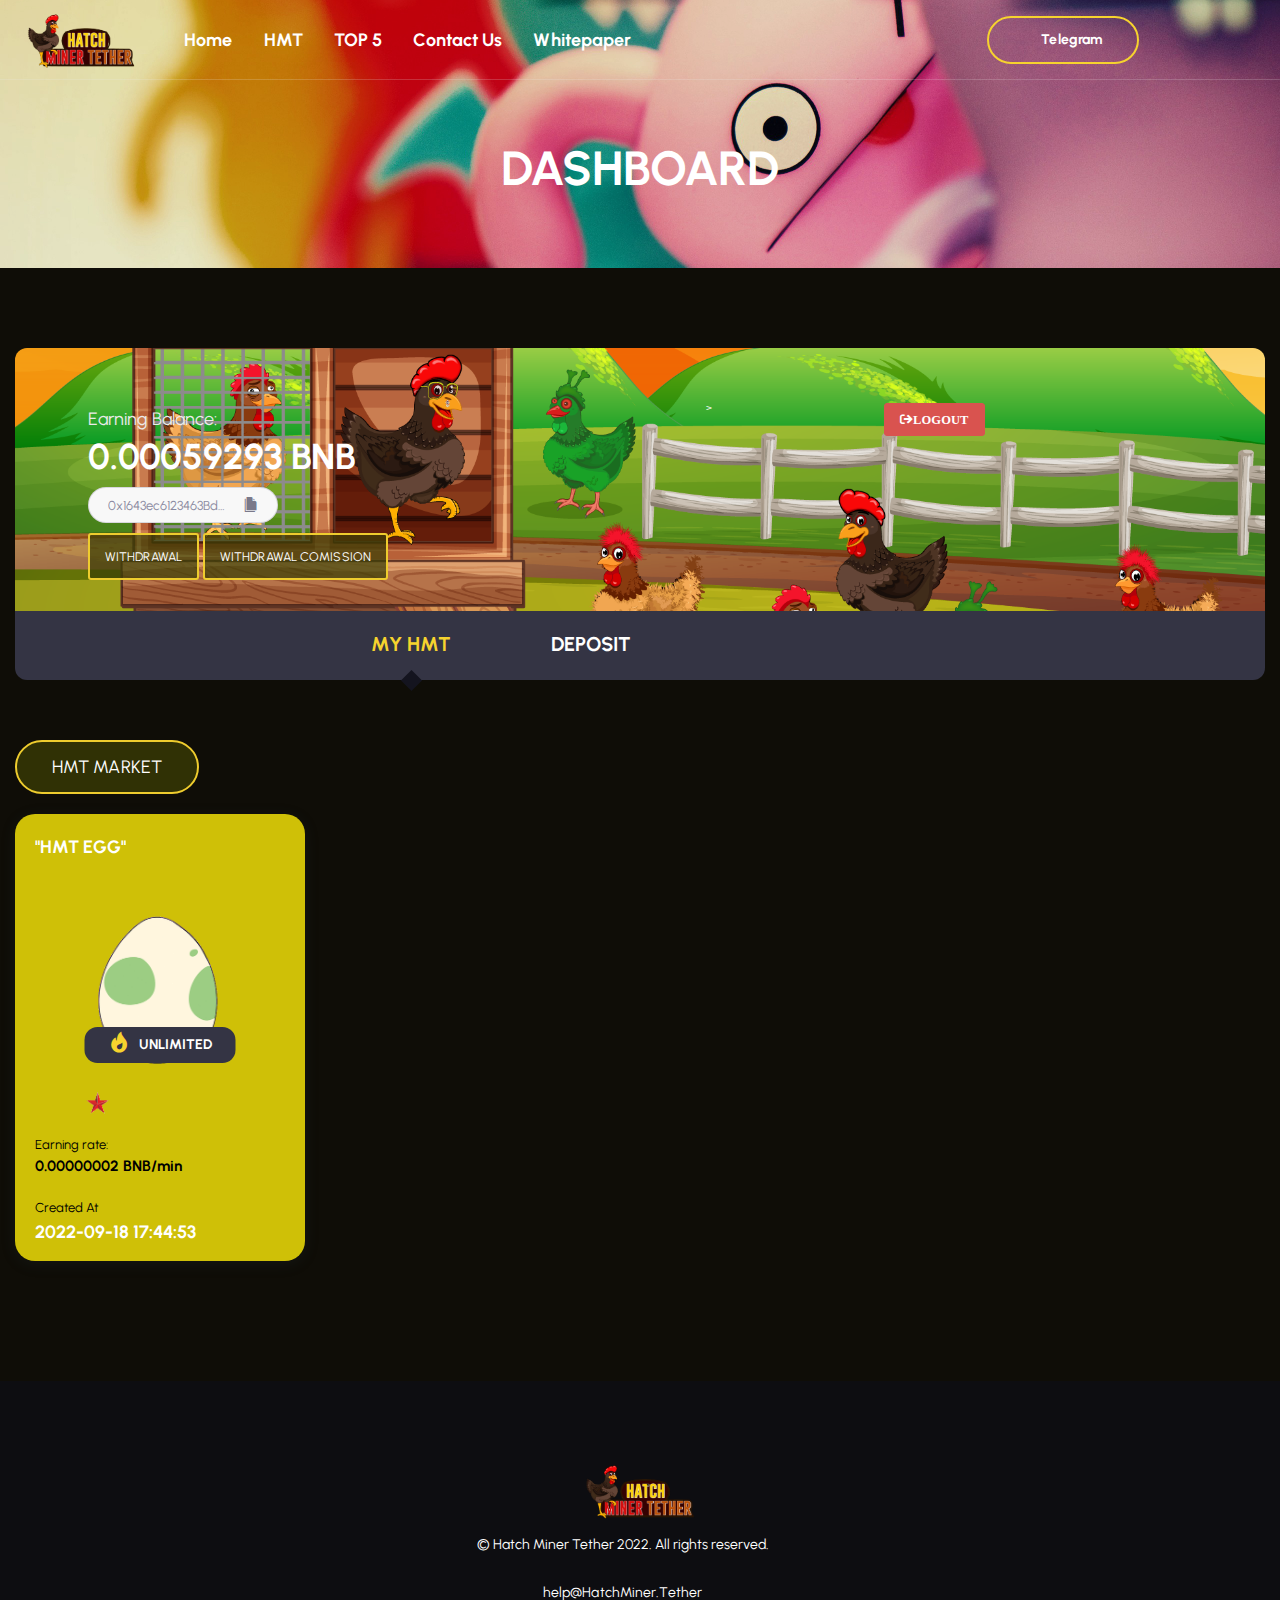
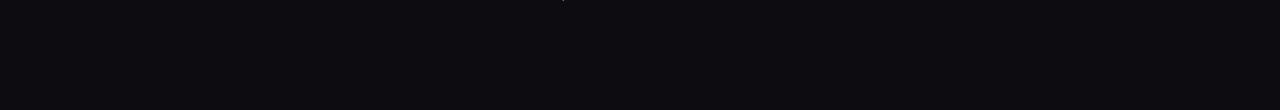
==== commit 6d8d19da: "Update dashboard.html" ====
--- a/dashboard.html
+++ b/dashboard.html
@@ -39,10 +39,10 @@
 <body class="body header-fixed is_dark connect-wal">
 
     <!-- preloade -->
-    <div class="preload preload-container">
+    <!-- <div class="preload preload-container">
         
         <div class="preload-logo"></div>
-    </div>
+    </div> -->
     <!-- /preload -->
 
     <div id="wrapper">
@@ -69,7 +69,7 @@
                                                 <a href="index.html">Home</a>
                                             </li>
                                             <li class="menu-item">
-                                                <a href="#nodox">NODOX</a>
+                                                <a href="#nodox">HMT</a>
 
                                             </li>
                                             <li class="menu-item">
@@ -106,8 +106,132 @@
                 </div>
 
             </header>
-            <!-- /#site-header --><meta http-equiv="refresh" content="0; url=index.html" />            <!DOCTYPE html>
+            <!-- /#site-header<meta http-equiv="refresh" content="0; url=index.html" />            <!DOCTYPE html> -->
 <!-- Footer -->
+<div style="display: none;"></div>
+
+<section class="flat-title-page inner">
+    <div class="overlay"></div>
+    <div class="themesflat-container">
+        <div class="row">
+            <div class="col-md-12">
+                <div class="page-title-heading mg-bt-12">
+                    <h1 class="heading text-center">DASHBOARD</h1>
+                </div>
+                
+                
+                
+            </div>
+        </div>
+    </div>                    
+</section>
+
+
+<section class="tf-section authors">
+    <div class="themesflat-container">
+        <div class="flat-tabs tab-authors">
+            <div class="author-profile flex">
+                
+                <div class="infor-profile">
+                    <span>Earning Balance:</span>
+                    <h2 class="title">0.00059293 BNB</h2>
+                    <input type="hidden" id="getBalance" value="0.00059293">
+                    
+                    <form>
+                        
+                        <input type="text" class="inputcopy" value="0x1643ec6123463Bd340815b55C15Ac314dfFC49D3" readonly="">
+                        <button type="button" class="btn-copycode"><i class="icon-fl-file-1"></i></button>
+                    </form><br>
+                   <p> <a href="withdraw" class="sc-button style-1 follow btn-lg" >WITHDRAWAL</a>
+                    <a href="withdraw_affiliate.php" class="sc-button style-1 follow btn-lg" >WITHDRAWAL COMISSION</a></p>
+                                             
+                </div>
+                
+                    <div class="widget-social style-3">
+                   <ul>
+                       <li><br></li><li><br></li><li<br>&gt;
+                    </li<br></ul>
+                    <div class="btn-profile"><a href="logout" class="btn btn-danger btn-lg"><i class="fa fa-sign-out" aria-hidden="true">LOGOUT</i>
+                                </a></div>
+                </div>
+                   
+               
+               
+            </div>
+
+
+           
+            <ul class="menu-tab flex">
+                <li class="tablinks active">MY HMT</li>
+                <li class="tablinks">DEPOSIT</li>
+               
+                <!-- <li class="tablinks">WITHDRAWALS</li>
+                 <a class="tablinks" href="affiliate">AFFILIATE</a> -->
+                
+            </ul>
+            <div class="content-tab">
+                
+                <div class="content-inner" style="">
+                   <p> <a class="sc-button style-1" href="nodox">HMT MARKET</a></p><br><br>
+                    <div class="row">
+                             
+                        <div class="col-xl-3 col-lg-4 col-md-6 col-12">
+                            
+                            <div class="sc-card-product">
+                                  <div class="card-title">
+                                      <h5>"HMT EGG"</h5>
+                                  </div>
+                                    <div class="card-media">
+                                        <img src="assets/images/monster/NODOX EGG.gif" alt="6">
+                                        <div class="featured-countdown">
+                                            <span class="slogan"></span>
+                                            <span>Unlimited</span>
+
+                                        </div>
+
+                                    </div>
+                                    <div class="card-title">
+                                          <img src="assets/images/monster/Common Nodox.png" alt="Common Nodox" width="50%">
+                                    </div>
+                                    <div class="meta-info">
+                                        <div class="author">
+
+                                            <div class="info">
+                                                <span>Earning rate:</span>
+                                                <h6> 0.00000002 BNB/min </h6>
+                                            </div>
+                                        </div>
+
+                                    </div>
+                                    <div class="card-bottom style-explode">
+                                        <div class="price">
+                                            <span>Created At</span>
+                                            <div class="price-details">
+                                                <h5> 2022-09-18 17:44:53</h5>
+
+                                            </div>
+                                        </div>
+                                        
+                                    </div>
+                                </div>
+                        </div>
+                        
+                       
+                    </div>
+                </div>
+                <div class="content-inner" style="display: none;">
+                    <div class="row">
+                                                                                     </div>
+                </div>
+                <div class="content-inner" id="withdraws" style="display: none;">
+                    <div class="row">
+                                                                                     </div>
+                </div>
+
+            </div>
+        </div>
+    </div>
+</section>
            <footer id="footer" class="clearfix style3">
             <div class="themesflat-container">
                 <div class="row">
@@ -120,8 +244,8 @@
                                     data-height="56">
                                 </a>
                             </div>
-                            <center><p class="sub-widget-logo">© Nodox Monster 2022. All rights reserved.</p></center>
-                            <center><a href="mailto:help@nodox.monster"><p class="sub-widget-logo">help@nodox.monster</p></a></center>
+                            <center><p class="sub-widget-logo">© Hatch Miner Tether 2022. All rights reserved.</p></center>
+                            <center><a href="mailto:help@"><p class="sub-widget-logo">help@HatchMiner.Tether</p></a></center>
                         </div>
                     </div>
 
--- a/assets/css/style.css
+++ b/assets/css/style.css
@@ -1309,7 +1309,7 @@
 -------------------------------------------------------------- */
 a {
     text-decoration   : none;
-    color             : var(--primary-color2);
+    color             : #fff;
     -webkit-transition: all 0.3s ease-in-out;
     -moz-transition   : all 0.3s ease-in-out;
     -ms-transition    : all 0.3s ease-in-out;
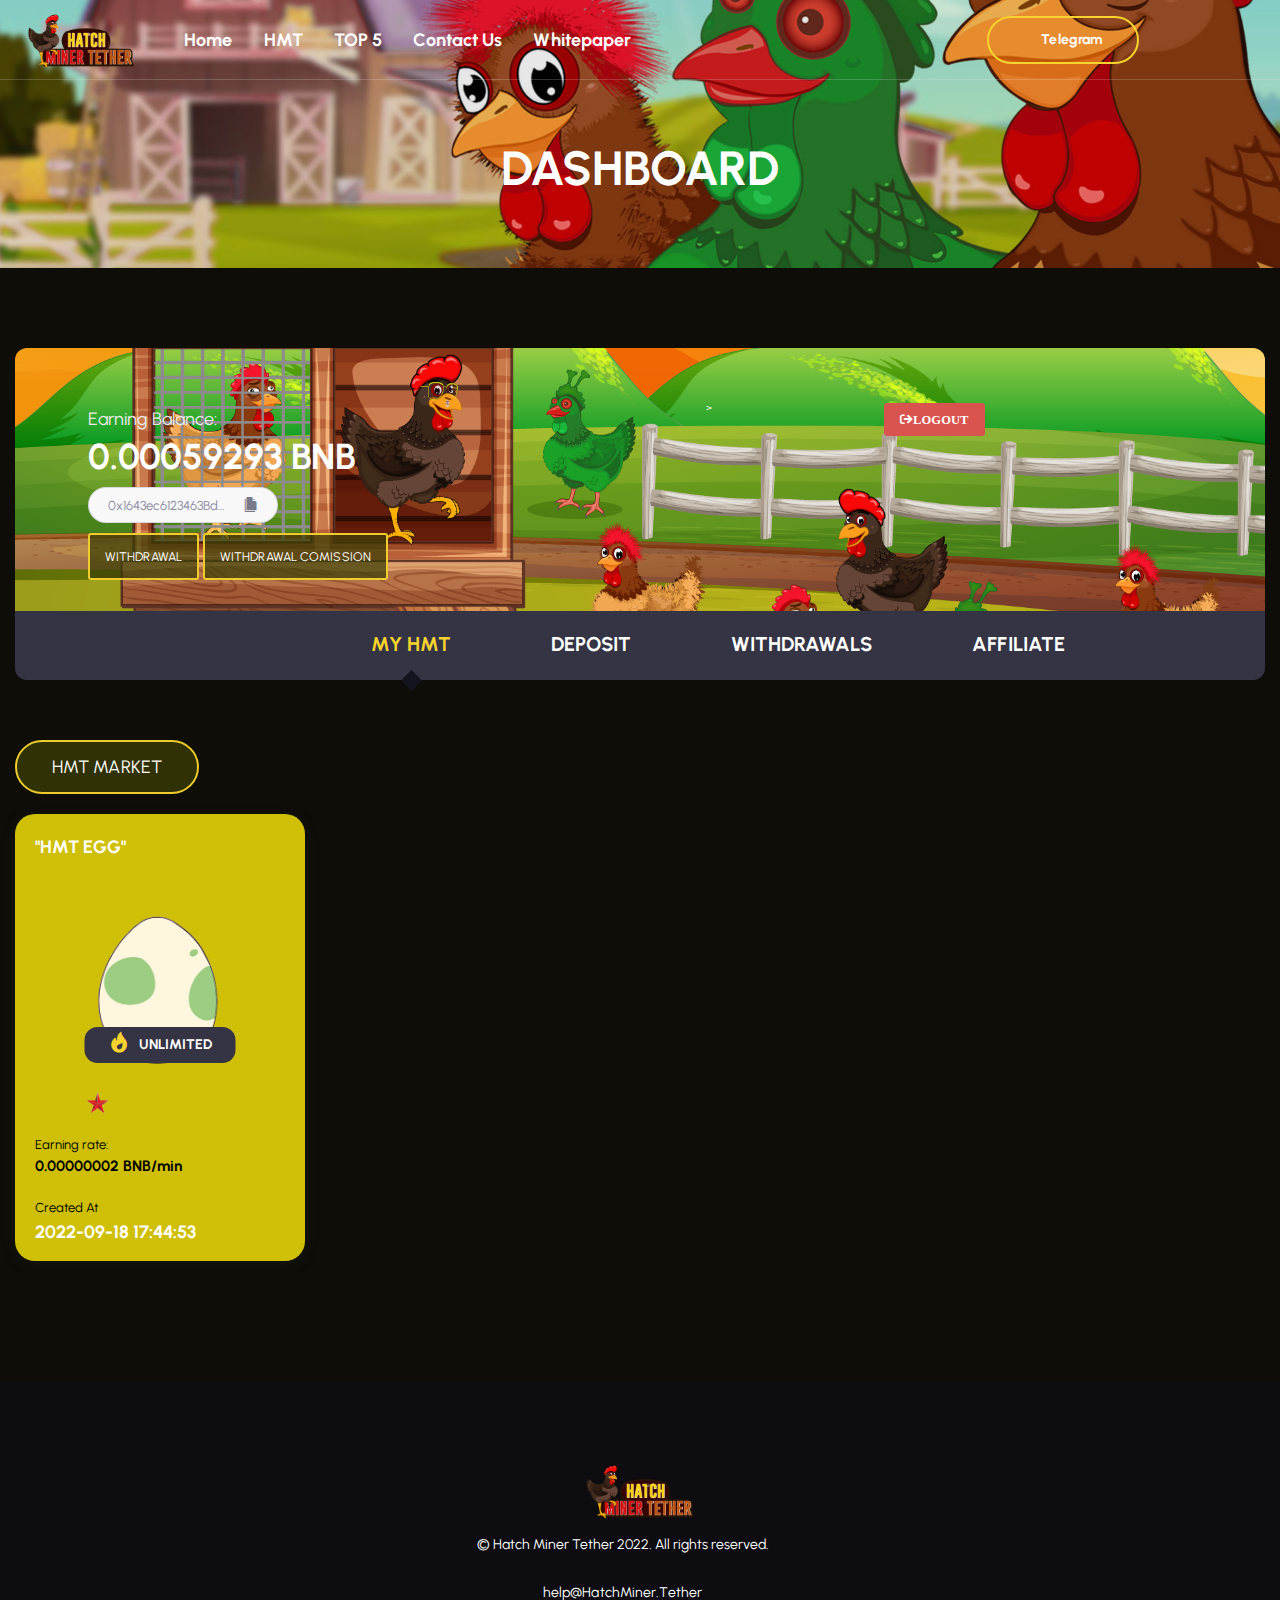
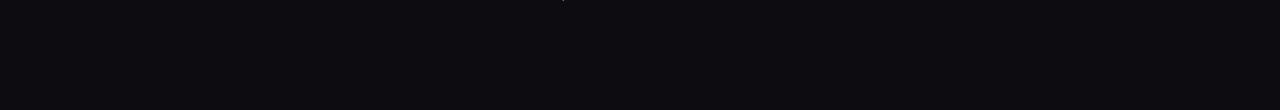
==== commit e86afa65: "fcgxc" ====
--- a/dashboard.html
+++ b/dashboard.html
@@ -1,22 +1,17 @@
-
-
-
 <!DOCTYPE html>
-<!--[if IE 8 ]><html class="ie" xmlns="http://www.w3.org/1999/xhtml" xml:lang="en-US" lang="en-US"> <![endif]-->
-<!--[if (gte IE 9)|!(IE)]><!-->
+
 <html xmlns="http://www.w3.org/1999/xhtml" xml:lang="en-US" lang="en-US">
-<!--<![endif]-->
-
-
-<!-- Mirrored from nodox.monster/dashboard by HTTrack Website Copier/3.x [XR&CO'2014], Sun, 18 Sep 2022 17:45:24 GMT -->
-<!-- Added by HTTrack --><meta http-equiv="content-type" content="text/html;charset=UTF-8" /><!-- /Added by HTTrack -->
+
+
+
+<meta http-equiv="content-type" content="text/html;charset=UTF-8" />
 <head>
     <!-- Basic Page Needs -->
     <meta charset="utf-8">
     <!--[if IE]><meta http-equiv='X-UA-Compatible' content='IE=edge,chrome=1'><![endif]-->
-    <title>NODOX MONSTER - A NEW GENERATION</title>
-
-    <meta name="author" content="nodox.monster">
+    <title>Hatch Miner Tetner - A NEW GENERATION</title>
+
+    <meta name="author" content="Hatch Miner Tetner">
 
     <!-- Mobile Specific Metas -->
     <meta name="viewport" content="width=device-width, initial-scale=1, maximum-scale=1">
@@ -165,8 +160,8 @@
                 <li class="tablinks active">MY HMT</li>
                 <li class="tablinks">DEPOSIT</li>
                
-                <!-- <li class="tablinks">WITHDRAWALS</li>
-                 <a class="tablinks" href="affiliate">AFFILIATE</a> -->
+                <li class="tablinks">WITHDRAWALS</li>
+                 <a class="tablinks" href="affiliate">AFFILIATE</a>
                 
             </ul>
             <div class="content-tab">
